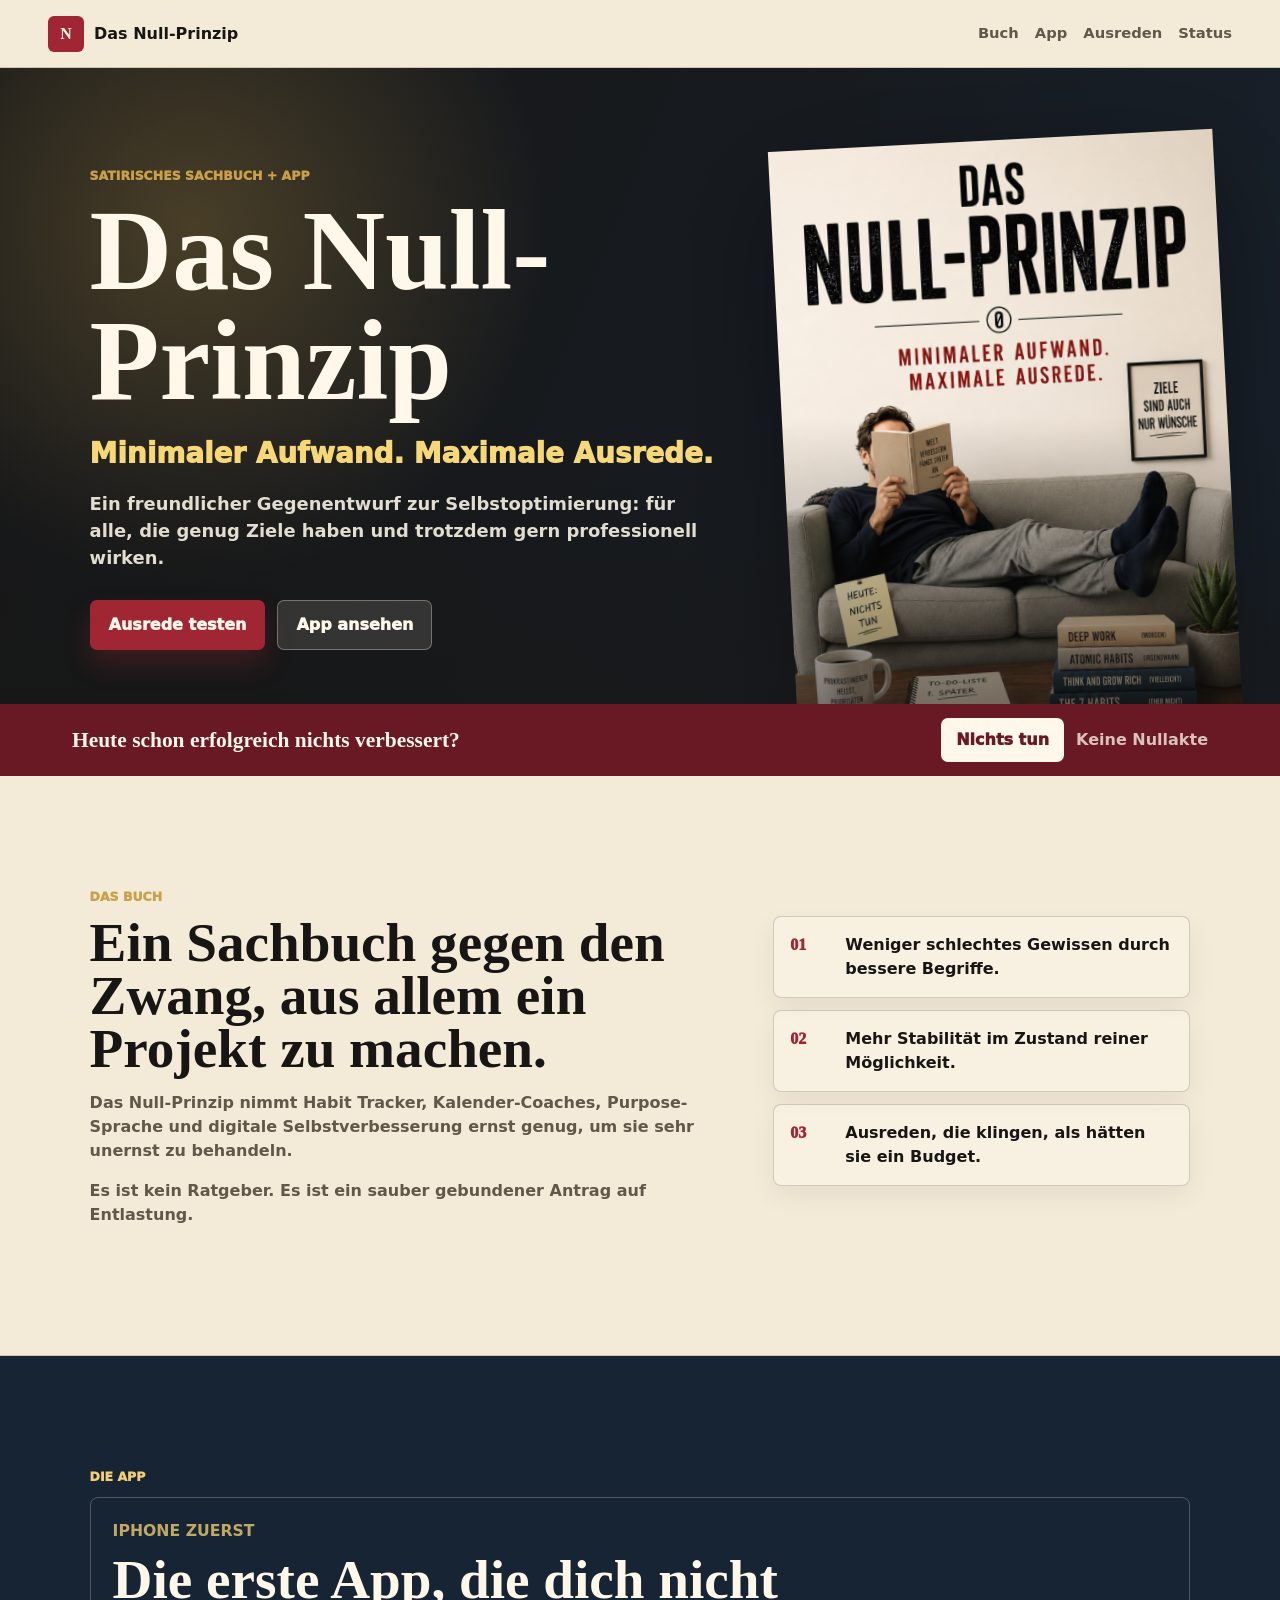
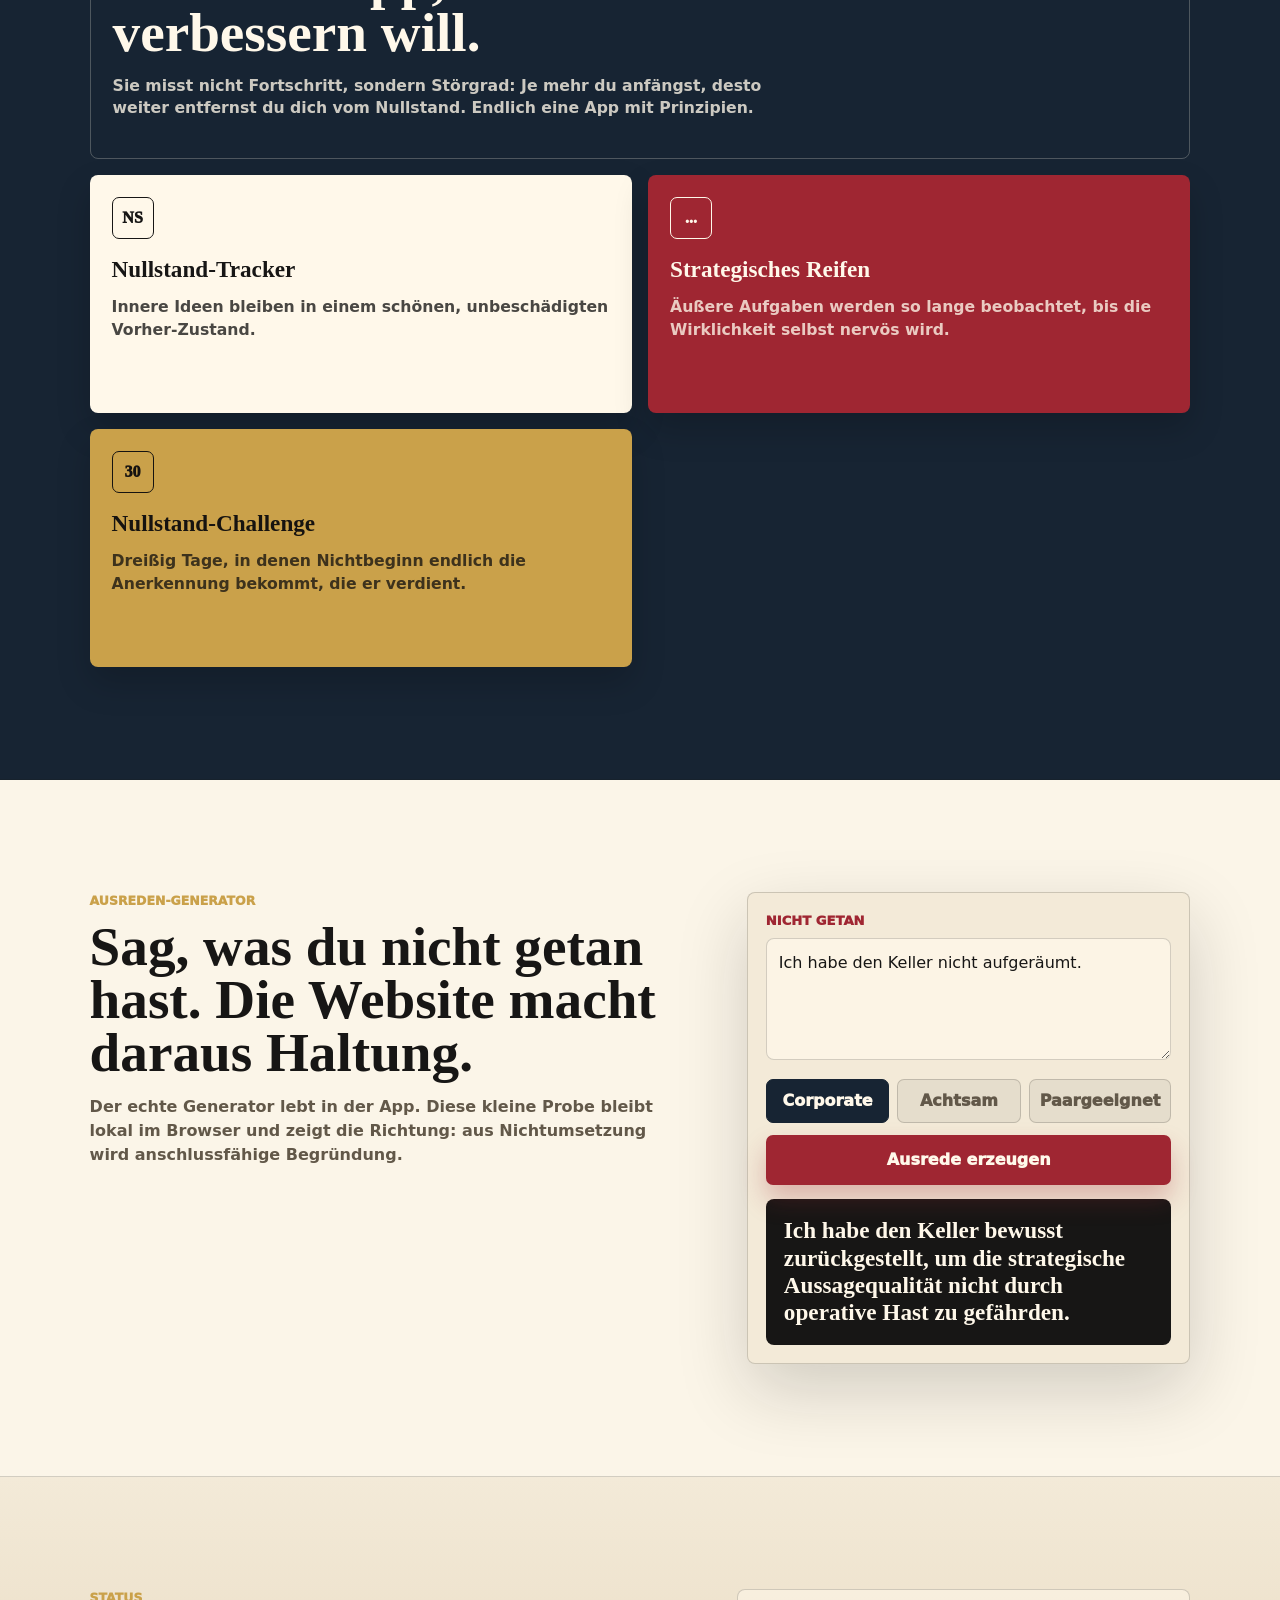
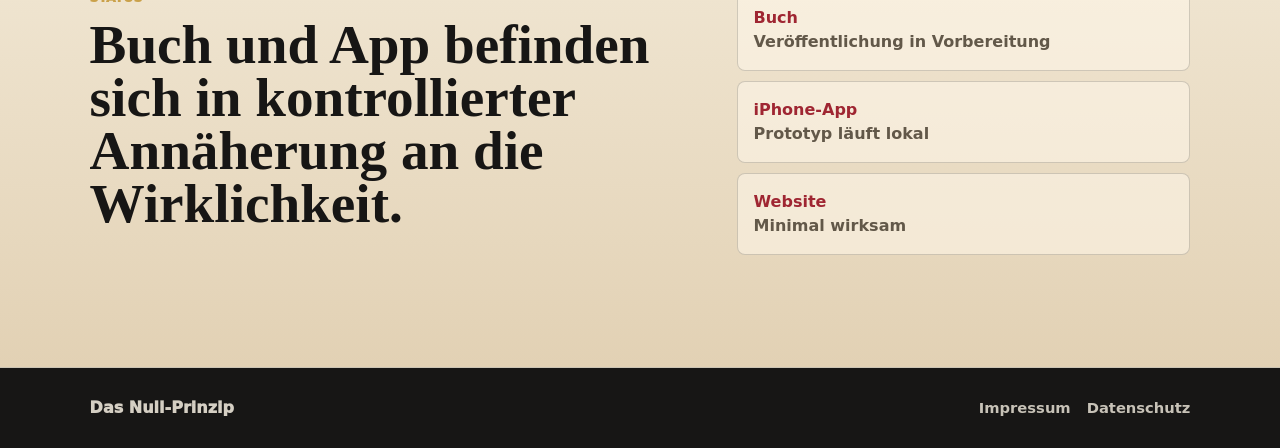
==== Website/index.html @ a911f77b "Rename zero percent language to Nullstand" ====
<!doctype html>
<html lang="de">
<head>
  <meta charset="utf-8">
  <meta name="viewport" content="width=device-width, initial-scale=1">
  <title>Das Null-Prinzip</title>
  <meta name="description" content="Das Null-Prinzip: Minimaler Aufwand. Maximale Ausrede. Satirisches Sachbuch und begleitende Anti-Produktivitäts-App.">
  <meta name="theme-color" content="#f3ead8">
  <meta property="og:title" content="Das Null-Prinzip">
  <meta property="og:description" content="Die erste App, die dich nicht verbessern will.">
  <meta property="og:type" content="website">
  <meta property="og:image" content="assets/book-cover.png">
  <link rel="icon" href="assets/book-cover.png">
  <link rel="stylesheet" href="styles.css">
</head>
<body>
  <header class="site-header" aria-label="Hauptnavigation">
    <a class="brand" href="#top" aria-label="Das Null-Prinzip Startseite">
      <span class="brand-mark">N</span>
      <span>Das Null-Prinzip</span>
    </a>
    <nav>
      <a href="#buch">Buch</a>
      <a href="#app">App</a>
      <a href="#ausreden">Ausreden</a>
      <a href="#status">Status</a>
    </nav>
  </header>

  <main id="top">
    <section class="hero" aria-labelledby="hero-title">
      <img class="hero-cover" src="assets/book-cover.png" alt="Buchcover Das Null-Prinzip">
      <div class="hero-shade" aria-hidden="true"></div>
      <div class="hero-copy">
        <p class="eyebrow">Satirisches Sachbuch + App</p>
        <h1 id="hero-title">Das Null-Prinzip</h1>
        <p class="claim">Minimaler Aufwand. Maximale Ausrede.</p>
        <p class="intro">Ein freundlicher Gegenentwurf zur Selbstoptimierung: für alle, die genug Ziele haben und trotzdem gern professionell wirken.</p>
        <div class="hero-actions" aria-label="Schnellzugriffe">
          <a class="button primary" href="#ausreden">Ausrede testen</a>
          <a class="button secondary" href="#app">App ansehen</a>
        </div>
      </div>
    </section>

    <section class="ticker" aria-label="Null-Prinzip Leitsatz">
      <p>Heute schon erfolgreich nichts verbessert?</p>
      <button id="doNothingButton" type="button">Nichts tun</button>
      <span id="doNothingCount" aria-live="polite">Keine Nullakte</span>
    </section>

    <section id="buch" class="section book-section" aria-labelledby="book-title">
      <div class="section-kicker">Das Buch</div>
      <div class="split">
        <div>
          <h2 id="book-title">Ein Sachbuch gegen den Zwang, aus allem ein Projekt zu machen.</h2>
          <p>Das Null-Prinzip nimmt Habit Tracker, Kalender-Coaches, Purpose-Sprache und digitale Selbstverbesserung ernst genug, um sie sehr unernst zu behandeln.</p>
          <p>Es ist kein Ratgeber. Es ist ein sauber gebundener Antrag auf Entlastung.</p>
        </div>
        <ul class="proof-list" aria-label="Null-Prinzip Versprechen">
          <li><span>01</span> Weniger schlechtes Gewissen durch bessere Begriffe.</li>
          <li><span>02</span> Mehr Stabilität im Zustand reiner Möglichkeit.</li>
          <li><span>03</span> Ausreden, die klingen, als hätten sie ein Budget.</li>
        </ul>
      </div>
    </section>

    <section id="app" class="section app-section" aria-labelledby="app-title">
      <div class="section-kicker">Die App</div>
      <div class="app-grid">
        <article class="app-panel lead-panel">
          <p class="mini-label">iPhone zuerst</p>
          <h2 id="app-title">Die erste App, die dich nicht verbessern will.</h2>
          <p>Sie misst nicht Fortschritt, sondern Störgrad: Je mehr du anfängst, desto weiter entfernst du dich vom Nullstand. Endlich eine App mit Prinzipien.</p>
        </article>
        <article class="app-panel dark">
          <span class="panel-icon">NS</span>
          <h3>Nullstand-Tracker</h3>
          <p>Innere Ideen bleiben in einem schönen, unbeschädigten Vorher-Zustand.</p>
        </article>
        <article class="app-panel red">
          <span class="panel-icon">...</span>
          <h3>Strategisches Reifen</h3>
          <p>Äußere Aufgaben werden so lange beobachtet, bis die Wirklichkeit selbst nervös wird.</p>
        </article>
        <article class="app-panel gold">
          <span class="panel-icon">30</span>
          <h3>Nullstand-Challenge</h3>
          <p>Dreißig Tage, in denen Nichtbeginn endlich die Anerkennung bekommt, die er verdient.</p>
        </article>
      </div>
    </section>

    <section id="ausreden" class="section lab-section" aria-labelledby="excuse-title">
      <div class="lab-copy">
        <div class="section-kicker">Ausreden-Generator</div>
        <h2 id="excuse-title">Sag, was du nicht getan hast. Die Website macht daraus Haltung.</h2>
        <p>Der echte Generator lebt in der App. Diese kleine Probe bleibt lokal im Browser und zeigt die Richtung: aus Nichtumsetzung wird anschlussfähige Begründung.</p>
      </div>

      <div class="excuse-lab" aria-label="Ausreden Generator Probe">
        <label for="excuseInput">Nicht getan</label>
        <textarea id="excuseInput" rows="4">Ich habe den Keller nicht aufgeräumt.</textarea>

        <div class="mode-row" role="group" aria-label="Ausredenmodus">
          <button class="mode-button active" type="button" data-mode="corporate">Corporate</button>
          <button class="mode-button" type="button" data-mode="achtsam">Achtsam</button>
          <button class="mode-button" type="button" data-mode="paar">Paargeeignet</button>
        </div>

        <button id="generateExcuse" class="button primary wide" type="button">Ausrede erzeugen</button>
        <output id="excuseOutput" class="excuse-output" for="excuseInput">Ich habe den Keller bewusst zurückgestellt, um die strategische Aussagequalität nicht durch operative Hast zu gefährden.</output>
      </div>
    </section>

    <section id="status" class="section status-section" aria-labelledby="status-title">
      <div>
        <div class="section-kicker">Status</div>
        <h2 id="status-title">Buch und App befinden sich in kontrollierter Annäherung an die Wirklichkeit.</h2>
      </div>
      <div class="status-board">
        <div>
          <strong>Buch</strong>
          <span>Veröffentlichung in Vorbereitung</span>
        </div>
        <div>
          <strong>iPhone-App</strong>
          <span>Prototyp läuft lokal</span>
        </div>
        <div>
          <strong>Website</strong>
          <span>Minimal wirksam</span>
        </div>
      </div>
    </section>
  </main>

  <footer class="site-footer">
    <p>Das Null-Prinzip</p>
    <nav aria-label="Footer">
      <a href="impressum.html">Impressum</a>
      <a href="datenschutz.html">Datenschutz</a>
    </nav>
  </footer>

  <script src="script.js"></script>
</body>
</html>
---- Website/styles.css ----
:root {
  --paper: #f3ead8;
  --paper-deep: #e2d1b4;
  --ink: #171615;
  --muted: #625849;
  --red: #9f2632;
  --red-dark: #681923;
  --navy: #172433;
  --gold: #caa14a;
  --green: #536f5a;
  --rule: rgba(23, 22, 21, 0.18);
  --shadow: 0 26px 70px rgba(23, 22, 21, 0.18);
}

* {
  box-sizing: border-box;
}

html {
  scroll-behavior: smooth;
}

body {
  margin: 0;
  background: var(--paper);
  color: var(--ink);
  font-family: Inter, ui-sans-serif, system-ui, -apple-system, BlinkMacSystemFont, "Segoe UI", sans-serif;
  line-height: 1.5;
}

body::selection {
  background: var(--red);
  color: #fff8ea;
}

a {
  color: inherit;
}

button,
textarea {
  font: inherit;
}

.site-header {
  position: sticky;
  top: 0;
  z-index: 20;
  display: flex;
  align-items: center;
  justify-content: space-between;
  gap: 20px;
  min-height: 68px;
  padding: 14px clamp(18px, 4vw, 48px);
  background: rgba(243, 234, 216, 0.9);
  border-bottom: 1px solid var(--rule);
  backdrop-filter: blur(18px);
}

.brand {
  display: inline-flex;
  align-items: center;
  gap: 10px;
  text-decoration: none;
  font-weight: 900;
}

.brand-mark {
  display: inline-grid;
  place-items: center;
  width: 36px;
  height: 36px;
  color: #fff8ea;
  background: var(--red);
  border-radius: 6px;
  font-family: Georgia, "Times New Roman", serif;
}

.site-header nav,
.site-footer nav {
  display: flex;
  flex-wrap: wrap;
  align-items: center;
  gap: 16px;
  font-size: 0.92rem;
  font-weight: 800;
}

.site-header nav a,
.site-footer nav a {
  color: var(--muted);
  text-decoration: none;
}

.site-header nav a:hover,
.site-footer nav a:hover {
  color: var(--red);
}

.hero {
  position: relative;
  min-height: calc(78svh - 68px);
  overflow: hidden;
  display: grid;
  align-items: end;
  padding: clamp(76px, 11vh, 128px) clamp(18px, 7vw, 92px) clamp(36px, 6vh, 68px);
  background:
    radial-gradient(circle at 15% 25%, rgba(202, 161, 74, 0.28), transparent 30%),
    linear-gradient(112deg, rgba(23, 22, 21, 0.88) 0%, rgba(23, 22, 21, 0.73) 42%, rgba(23, 22, 21, 0.25) 100%),
    var(--navy);
}

.hero-cover {
  position: absolute;
  right: clamp(16px, 4vw, 70px);
  top: clamp(32px, 8vh, 86px);
  height: min(70vh, 640px);
  width: auto;
  transform: rotate(-3deg);
  filter: drop-shadow(0 34px 56px rgba(0, 0, 0, 0.38));
}

.hero-shade {
  position: absolute;
  inset: 0;
  background: linear-gradient(0deg, rgba(23, 22, 21, 0.54), transparent 45%);
}

.hero-copy {
  position: relative;
  z-index: 2;
  max-width: 760px;
  color: #fff8ea;
}

.eyebrow,
.section-kicker,
.mini-label {
  margin: 0 0 10px;
  color: var(--gold);
  font-size: 0.78rem;
  font-weight: 950;
  letter-spacing: 0;
  text-transform: uppercase;
}

.hero h1,
.section h2 {
  margin: 0;
  font-family: Georgia, "Times New Roman", serif;
  line-height: 0.96;
}

.hero h1 {
  max-width: 710px;
  font-size: 7.15rem;
  font-weight: 900;
}

.claim {
  margin: 18px 0 0;
  color: #f6d879;
  font-size: 1.74rem;
  font-weight: 950;
}

.intro {
  max-width: 620px;
  margin: 16px 0 0;
  color: rgba(255, 248, 234, 0.88);
  font-size: 1.12rem;
  font-weight: 650;
}

.hero-actions {
  display: flex;
  flex-wrap: wrap;
  gap: 12px;
  margin-top: 28px;
}

.button,
.ticker button,
.mode-button {
  min-height: 44px;
  border: 1px solid transparent;
  border-radius: 7px;
  cursor: pointer;
  font-weight: 950;
  text-decoration: none;
}

.button {
  display: inline-flex;
  align-items: center;
  justify-content: center;
  padding: 12px 18px;
}

.button.primary {
  color: #fff8ea;
  background: var(--red);
  box-shadow: 0 14px 26px rgba(159, 38, 50, 0.28);
}

.button.secondary {
  color: #fff8ea;
  background: rgba(255, 248, 234, 0.12);
  border-color: rgba(255, 248, 234, 0.32);
}

.button.wide {
  width: 100%;
}

.ticker {
  display: grid;
  grid-template-columns: 1fr auto auto;
  align-items: center;
  gap: 12px;
  padding: 14px clamp(18px, 6vw, 72px);
  color: #fff8ea;
  background: var(--red-dark);
}

.ticker p {
  margin: 0;
  font-family: Georgia, "Times New Roman", serif;
  font-size: 1.34rem;
  font-weight: 900;
}

.ticker button {
  padding: 9px 14px;
  color: var(--red-dark);
  background: #fff8ea;
}

#doNothingCount {
  min-width: 92px;
  color: rgba(255, 248, 234, 0.76);
  font-weight: 900;
  text-align: right;
}

.section {
  padding: clamp(64px, 9vw, 112px) clamp(18px, 7vw, 92px);
  border-bottom: 1px solid var(--rule);
}

.section h2 {
  max-width: 890px;
  font-size: 3.45rem;
}

.section p {
  max-width: 680px;
  color: var(--muted);
  font-size: 1rem;
  font-weight: 620;
}

.split {
  display: grid;
  grid-template-columns: minmax(0, 1.1fr) minmax(280px, 0.75fr);
  gap: clamp(28px, 6vw, 72px);
  align-items: start;
}

.proof-list {
  display: grid;
  gap: 12px;
  margin: 0;
  padding: 0;
  list-style: none;
}

.proof-list li {
  display: grid;
  grid-template-columns: 42px 1fr;
  gap: 13px;
  align-items: start;
  padding: 16px;
  background: rgba(255, 248, 234, 0.45);
  border: 1px solid var(--rule);
  border-radius: 8px;
  box-shadow: 0 10px 28px rgba(23, 22, 21, 0.06);
  font-weight: 800;
}

.proof-list span {
  color: var(--red);
  font-family: Georgia, "Times New Roman", serif;
  font-weight: 950;
}

.app-section {
  color: #fff8ea;
  background: var(--navy);
}

.app-section .section-kicker,
.app-section .mini-label {
  color: #f2ce74;
}

.app-grid {
  display: grid;
  grid-template-columns: repeat(4, minmax(220px, 1fr));
  gap: 16px;
}

.app-panel {
  min-height: 238px;
  padding: 22px;
  background: #fff8ea;
  color: var(--ink);
  border-radius: 8px;
  box-shadow: 0 16px 34px rgba(0, 0, 0, 0.18);
}

.lead-panel {
  grid-column: span 2;
  background: transparent;
  color: #fff8ea;
  border: 1px solid rgba(255, 248, 234, 0.24);
  box-shadow: none;
}

.lead-panel p {
  color: rgba(255, 248, 234, 0.78);
}

.app-panel.dark {
  background: #fff8ea;
}

.app-panel.red {
  background: var(--red);
  color: #fff8ea;
}

.app-panel.gold {
  background: var(--gold);
  color: #161310;
}

.app-panel h3 {
  margin: 18px 0 10px;
  font-family: Georgia, "Times New Roman", serif;
  font-size: 1.45rem;
  line-height: 1.04;
}

.app-panel p {
  color: currentColor;
  opacity: 0.78;
  font-size: 0.98rem;
  line-height: 1.45;
}

.panel-icon {
  display: inline-grid;
  place-items: center;
  min-width: 42px;
  height: 42px;
  padding: 0 8px;
  border: 1px solid currentColor;
  border-radius: 7px;
  font-family: Georgia, "Times New Roman", serif;
  font-weight: 950;
}

.lab-section {
  display: grid;
  grid-template-columns: minmax(0, 0.95fr) minmax(320px, 0.72fr);
  gap: clamp(28px, 6vw, 72px);
  align-items: start;
  background: #fbf5e8;
}

.excuse-lab {
  padding: 18px;
  background: var(--paper);
  border: 1px solid var(--rule);
  border-radius: 8px;
  box-shadow: var(--shadow);
}

.excuse-lab label {
  display: block;
  margin-bottom: 8px;
  color: var(--red);
  font-size: 0.82rem;
  font-weight: 950;
  text-transform: uppercase;
}

.excuse-lab textarea {
  width: 100%;
  resize: vertical;
  min-height: 108px;
  padding: 12px;
  color: var(--ink);
  background: rgba(255, 248, 234, 0.72);
  border: 1px solid var(--rule);
  border-radius: 8px;
  outline-color: var(--red);
}

.mode-row {
  display: grid;
  grid-template-columns: repeat(3, 1fr);
  gap: 8px;
  margin: 12px 0;
}

.mode-button {
  padding: 8px 10px;
  color: var(--muted);
  background: rgba(23, 22, 21, 0.06);
  border-color: var(--rule);
}

.mode-button.active {
  color: #fff8ea;
  background: var(--navy);
  border-color: var(--navy);
}

.excuse-output {
  display: block;
  min-height: 132px;
  margin-top: 14px;
  padding: 18px;
  color: #fff8ea;
  background: var(--ink);
  border-radius: 8px;
  font-family: Georgia, "Times New Roman", serif;
  font-size: 1.45rem;
  font-weight: 900;
  line-height: 1.18;
}

.status-section {
  display: grid;
  grid-template-columns: minmax(0, 0.95fr) minmax(280px, 0.75fr);
  gap: clamp(28px, 6vw, 72px);
  background: linear-gradient(180deg, var(--paper), var(--paper-deep));
}

.status-board {
  display: grid;
  gap: 10px;
}

.status-board div {
  padding: 16px;
  background: rgba(255, 248, 234, 0.54);
  border: 1px solid var(--rule);
  border-radius: 8px;
}

.status-board strong,
.status-board span {
  display: block;
}

.status-board strong {
  color: var(--red);
}

.status-board span {
  color: var(--muted);
  font-weight: 750;
}

.site-footer {
  display: flex;
  justify-content: space-between;
  gap: 18px;
  padding: 28px clamp(18px, 7vw, 92px);
  color: rgba(255, 248, 234, 0.82);
  background: var(--ink);
}

.site-footer p {
  margin: 0;
  font-weight: 950;
}

.site-footer nav a {
  color: rgba(255, 248, 234, 0.76);
}

.legal-page {
  min-height: 100svh;
  padding: clamp(80px, 10vw, 130px) clamp(18px, 7vw, 92px);
}

.legal-page article {
  max-width: 820px;
}

.legal-page h1 {
  margin: 0 0 20px;
  font-family: Georgia, "Times New Roman", serif;
  font-size: 4.2rem;
  line-height: 0.95;
}

.legal-page p,
.legal-page li {
  color: var(--muted);
  font-weight: 650;
}

@media (max-width: 1360px) {
  .app-grid {
    grid-template-columns: repeat(2, minmax(0, 1fr));
  }

  .lead-panel {
    grid-column: span 2;
  }
}

@media (max-width: 1100px) {
  .hero h1 {
    font-size: 5.25rem;
  }

  .claim {
    font-size: 1.48rem;
  }

  .section h2,
  .legal-page h1 {
    font-size: 2.85rem;
  }
}

@media (max-width: 920px) {
  .hero {
    min-height: calc(100svh - 118px);
    padding-top: 322px;
    padding-bottom: 42px;
  }

  .hero-cover {
    right: 50%;
    top: 22px;
    height: 292px;
    transform: translateX(50%) rotate(-2deg);
  }

  .split,
  .lab-section,
  .status-section {
    grid-template-columns: 1fr;
  }
}

@media (max-width: 680px) {
  .site-header {
    align-items: flex-start;
    flex-direction: column;
  }

  .site-header nav {
    gap: 12px;
  }

  .hero {
    min-height: calc(100svh - 124px);
    padding-top: 286px;
    padding-bottom: 30px;
  }

  .hero-cover {
    height: 242px;
  }

  .hero h1 {
    font-size: 3.05rem;
  }

  .claim {
    font-size: 1.16rem;
  }

  .intro {
    font-size: 0.98rem;
  }

  .hero-actions {
    margin-top: 22px;
  }

  .ticker p {
    font-size: 1.2rem;
  }

  .section h2,
  .legal-page h1 {
    font-size: 2.14rem;
  }

  .ticker {
    grid-template-columns: 1fr;
  }

  #doNothingCount {
    text-align: left;
  }

  .app-grid,
  .mode-row {
    grid-template-columns: 1fr;
  }

  .lead-panel {
    grid-column: auto;
  }

  .site-footer {
    flex-direction: column;
  }
}
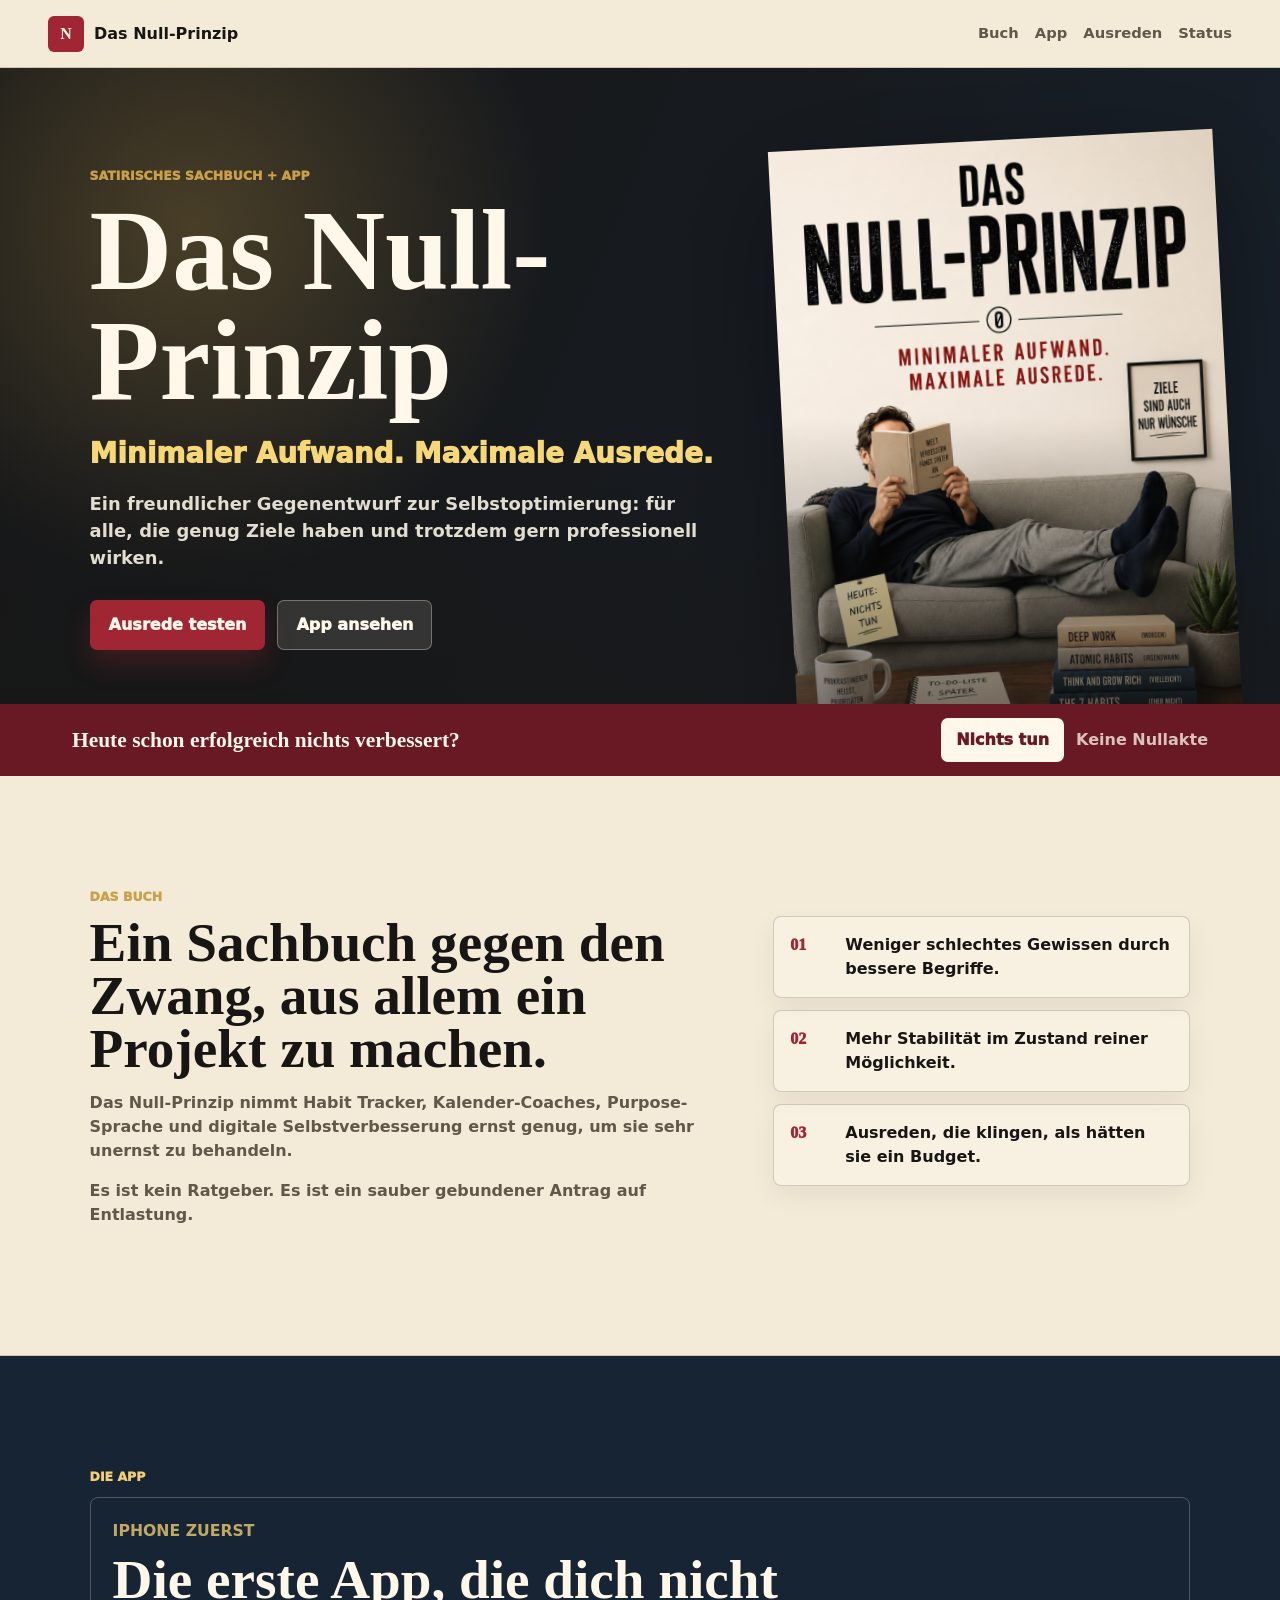
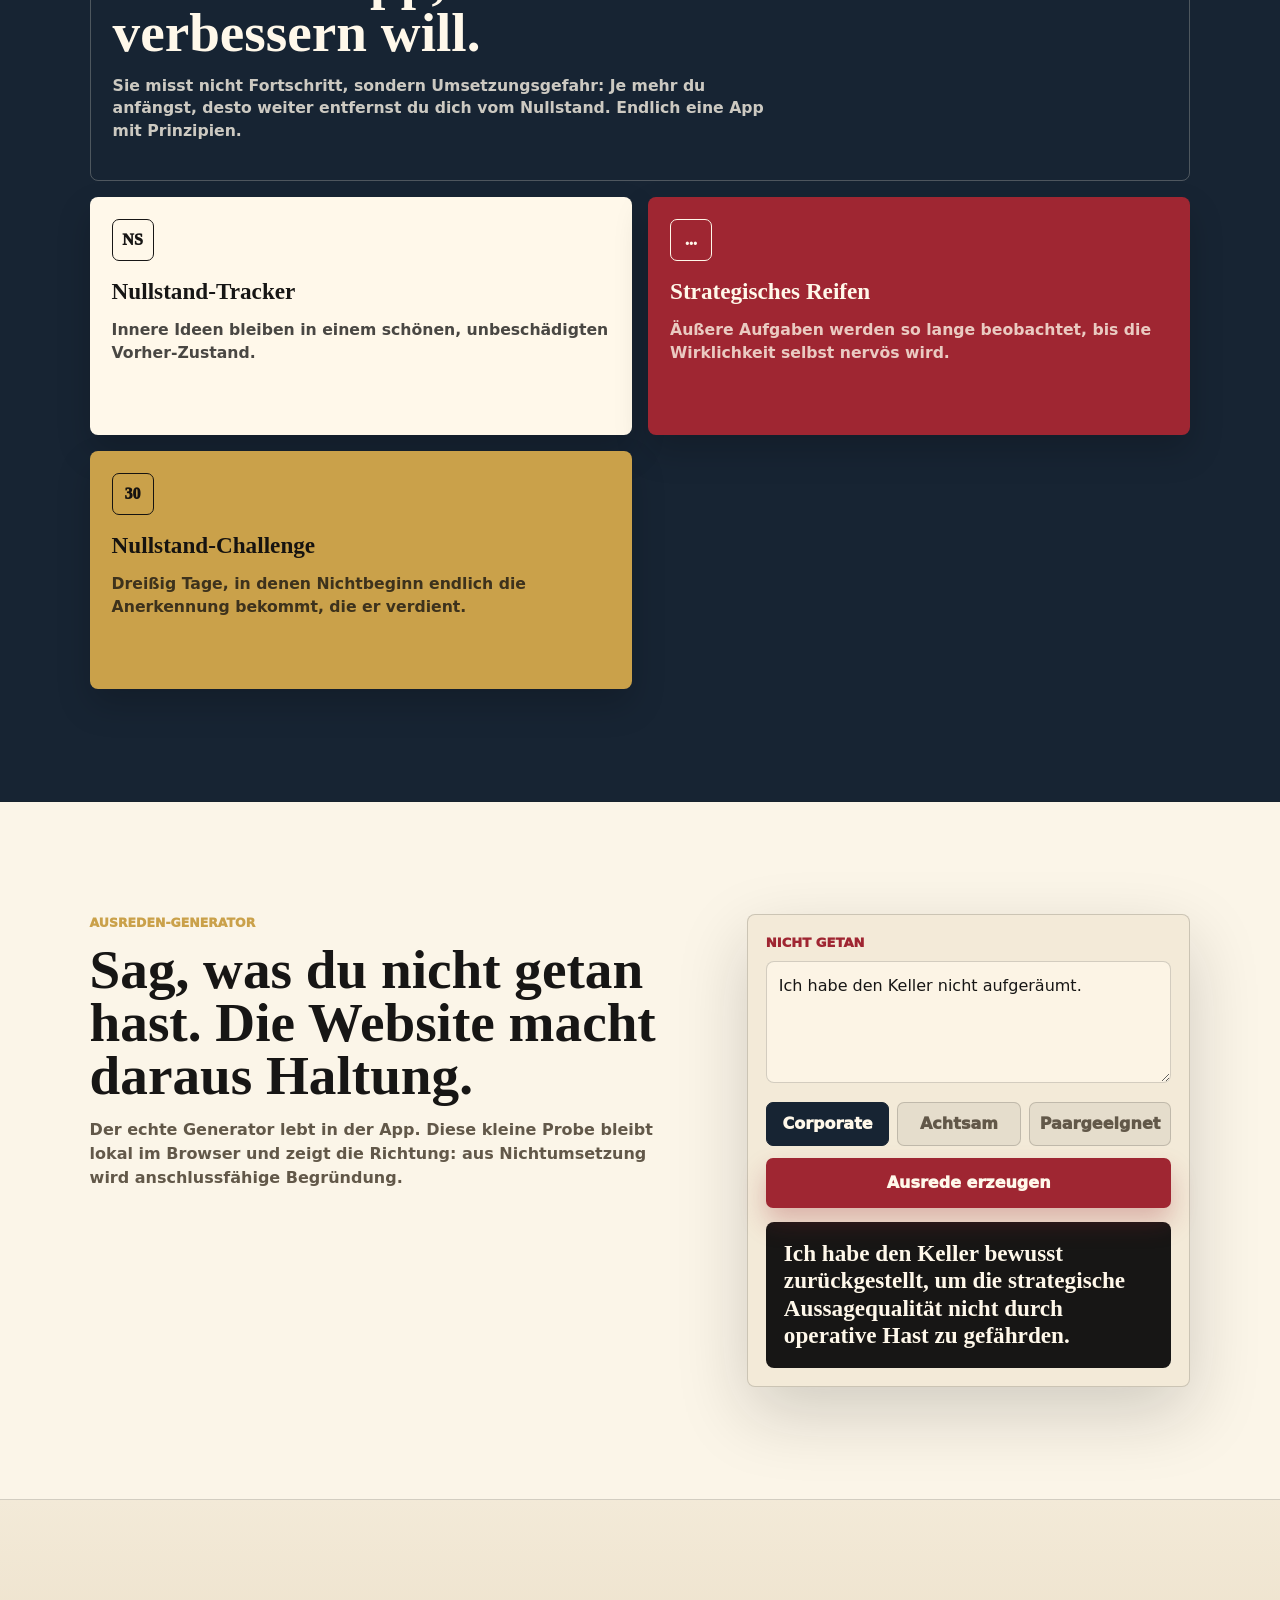
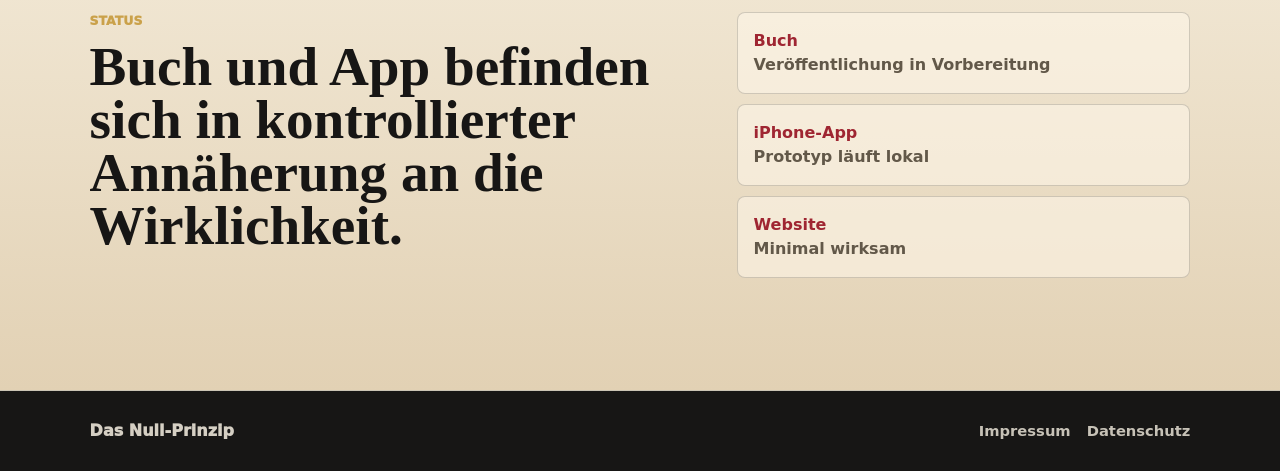
==== commit 7f2e1fe8: "Rename Stoergrad to Umsetzungsgefahr" ====
--- a/Website/index.html
+++ b/Website/index.html
@@ -71,7 +71,7 @@
         <article class="app-panel lead-panel">
           <p class="mini-label">iPhone zuerst</p>
           <h2 id="app-title">Die erste App, die dich nicht verbessern will.</h2>
-          <p>Sie misst nicht Fortschritt, sondern Störgrad: Je mehr du anfängst, desto weiter entfernst du dich vom Nullstand. Endlich eine App mit Prinzipien.</p>
+          <p>Sie misst nicht Fortschritt, sondern Umsetzungsgefahr: Je mehr du anfängst, desto weiter entfernst du dich vom Nullstand. Endlich eine App mit Prinzipien.</p>
         </article>
         <article class="app-panel dark">
           <span class="panel-icon">NS</span>
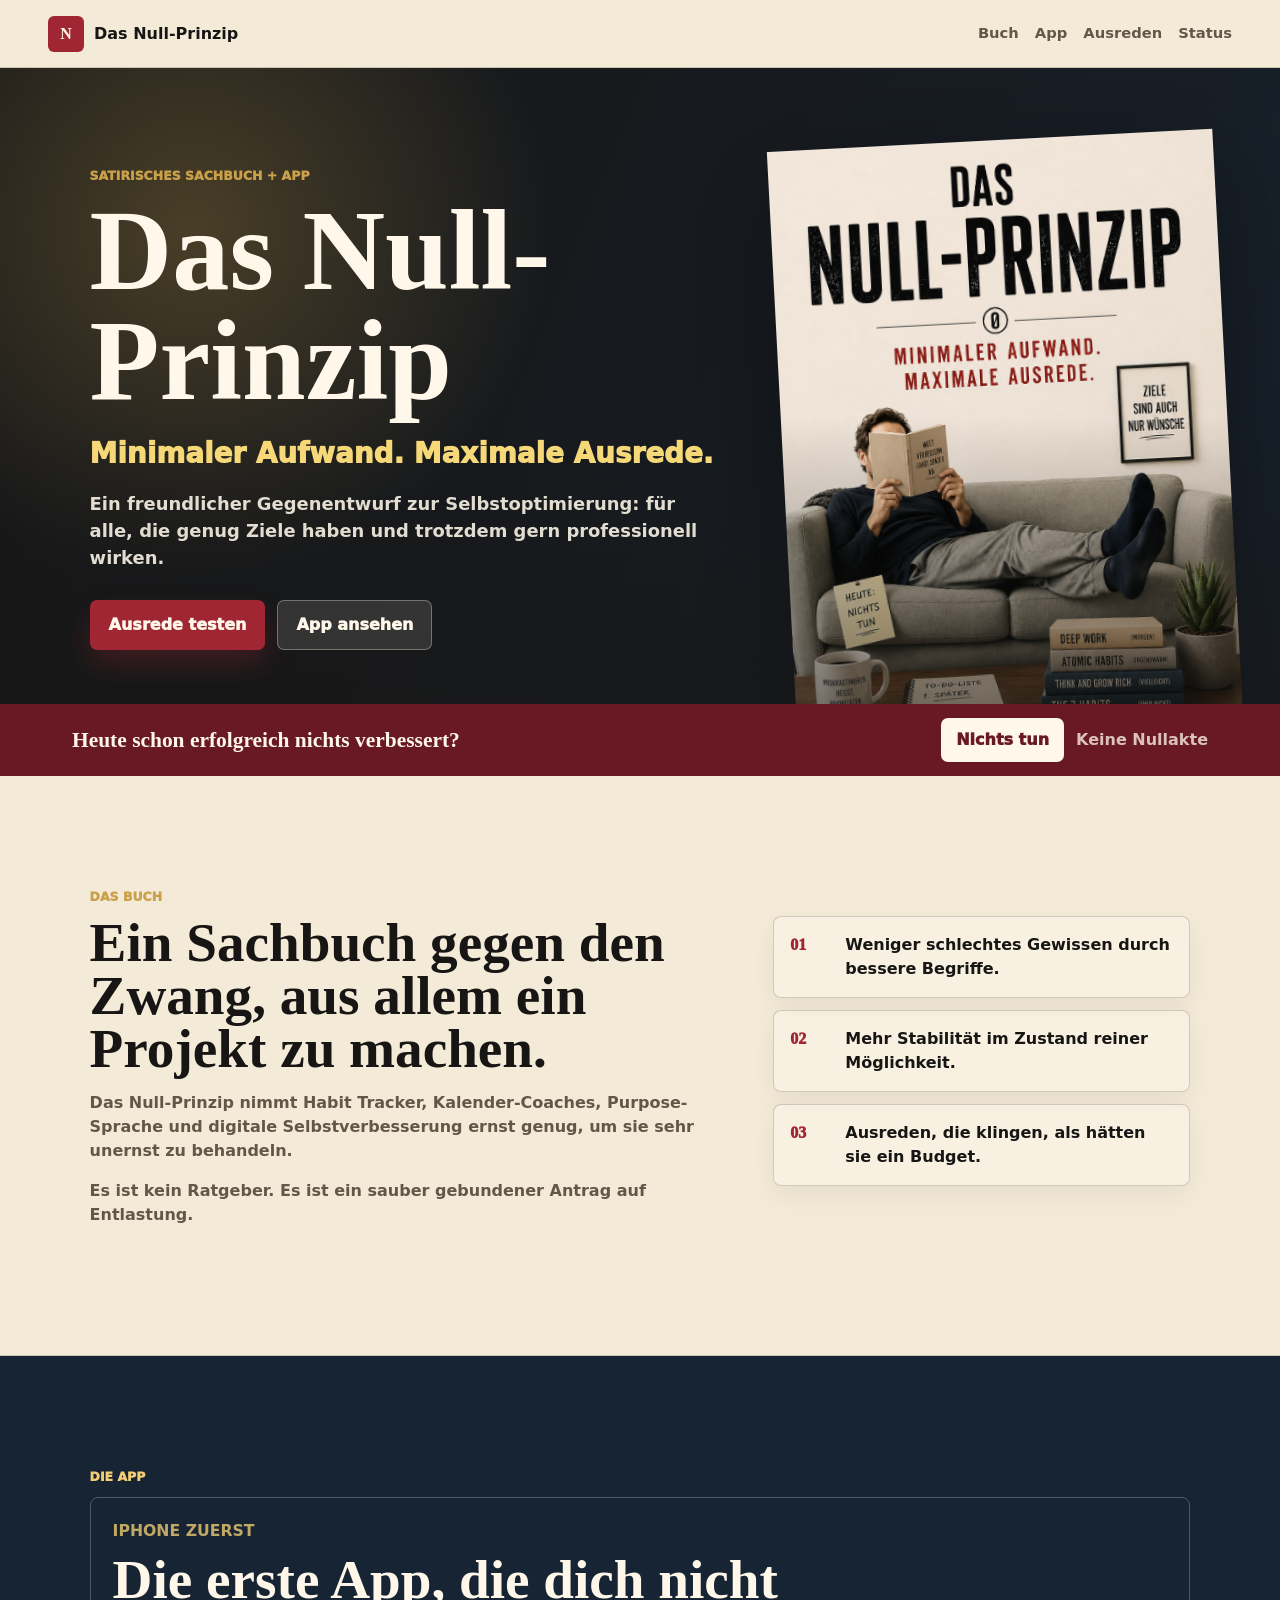
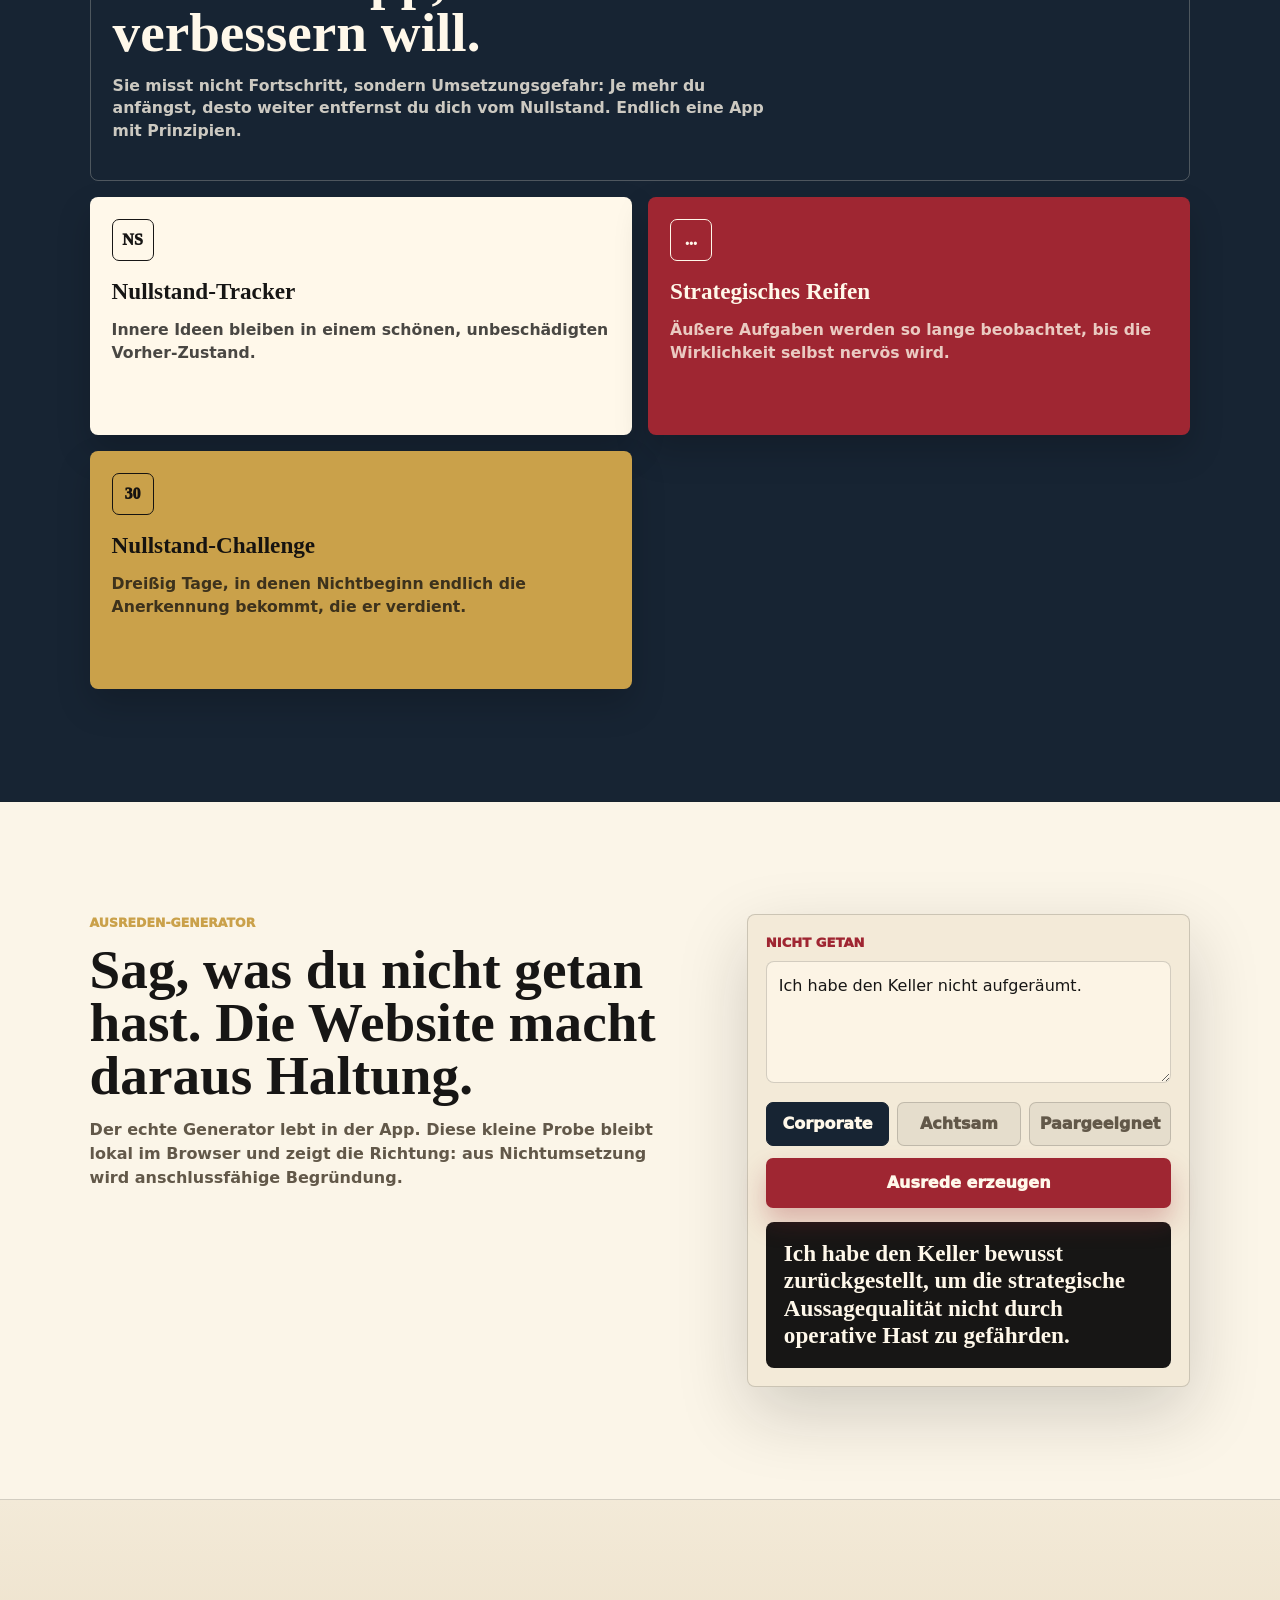
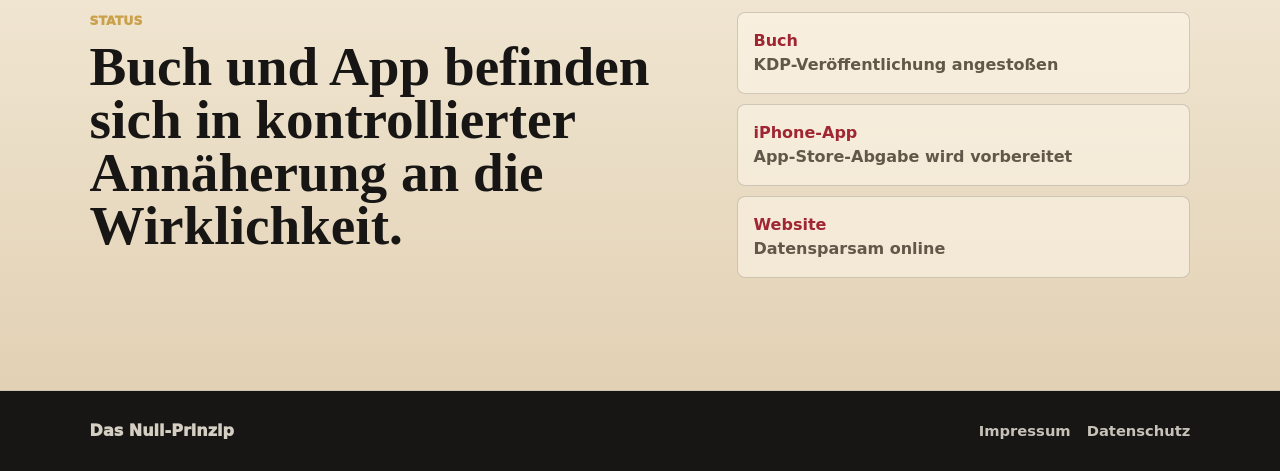
==== commit 6aa5120e: "Harden website legal and privacy pages" ====
--- a/Website/index.html
+++ b/Website/index.html
@@ -5,12 +5,24 @@
   <meta name="viewport" content="width=device-width, initial-scale=1">
   <title>Das Null-Prinzip</title>
   <meta name="description" content="Das Null-Prinzip: Minimaler Aufwand. Maximale Ausrede. Satirisches Sachbuch und begleitende Anti-Produktivitäts-App.">
+  <meta name="robots" content="index,follow">
+  <meta name="referrer" content="strict-origin-when-cross-origin">
+  <meta http-equiv="Content-Security-Policy" content="default-src 'self'; base-uri 'self'; object-src 'none'; form-action 'self'; img-src 'self' data:; script-src 'self'; style-src 'self'; connect-src 'self'; upgrade-insecure-requests">
   <meta name="theme-color" content="#f3ead8">
+  <link rel="canonical" href="https://das-null-prinzip.de/">
   <meta property="og:title" content="Das Null-Prinzip">
   <meta property="og:description" content="Die erste App, die dich nicht verbessern will.">
   <meta property="og:type" content="website">
-  <meta property="og:image" content="assets/book-cover.png">
-  <link rel="icon" href="assets/book-cover.png">
+  <meta property="og:url" content="https://das-null-prinzip.de/">
+  <meta property="og:site_name" content="Das Null-Prinzip">
+  <meta property="og:locale" content="de_DE">
+  <meta property="og:image" content="https://das-null-prinzip.de/assets/book-cover.png">
+  <meta name="twitter:card" content="summary_large_image">
+  <meta name="twitter:title" content="Das Null-Prinzip">
+  <meta name="twitter:description" content="Minimaler Aufwand. Maximale Ausrede.">
+  <meta name="twitter:image" content="https://das-null-prinzip.de/assets/book-cover.png">
+  <link rel="icon" href="favicon.ico" sizes="any">
+  <link rel="apple-touch-icon" href="assets/apple-touch-icon.png">
   <link rel="stylesheet" href="styles.css">
 </head>
 <body>
@@ -29,7 +41,7 @@
 
   <main id="top">
     <section class="hero" aria-labelledby="hero-title">
-      <img class="hero-cover" src="assets/book-cover.png" alt="Buchcover Das Null-Prinzip">
+      <img class="hero-cover" src="assets/book-cover.png" alt="Buchcover Das Null-Prinzip" fetchpriority="high">
       <div class="hero-shade" aria-hidden="true"></div>
       <div class="hero-copy">
         <p class="eyebrow">Satirisches Sachbuch + App</p>
@@ -121,15 +133,15 @@
       <div class="status-board">
         <div>
           <strong>Buch</strong>
-          <span>Veröffentlichung in Vorbereitung</span>
+          <span>KDP-Veröffentlichung angestoßen</span>
         </div>
         <div>
           <strong>iPhone-App</strong>
-          <span>Prototyp läuft lokal</span>
+          <span>App-Store-Abgabe wird vorbereitet</span>
         </div>
         <div>
           <strong>Website</strong>
-          <span>Minimal wirksam</span>
+          <span>Datensparsam online</span>
         </div>
       </div>
     </section>
@@ -143,6 +155,6 @@
     </nav>
   </footer>
 
-  <script src="script.js"></script>
+  <script src="script.js" defer></script>
 </body>
 </html>
--- a/Website/styles.css
+++ b/Website/styles.css
@@ -515,6 +515,53 @@
   font-weight: 650;
 }
 
+.legal-note {
+  padding: 16px 18px;
+  color: var(--ink);
+  background: rgba(255, 248, 234, 0.64);
+  border: 1px solid var(--rule);
+  border-left: 5px solid var(--red);
+  border-radius: 8px;
+}
+
+.legal-section {
+  margin-top: 28px;
+  padding-top: 24px;
+  border-top: 1px solid var(--rule);
+}
+
+.legal-section h2 {
+  margin: 0 0 10px;
+  font-family: Georgia, "Times New Roman", serif;
+  font-size: 1.7rem;
+  line-height: 1.1;
+}
+
+.legal-list {
+  display: grid;
+  gap: 12px;
+  margin: 0;
+}
+
+.legal-list div {
+  display: grid;
+  grid-template-columns: minmax(160px, 0.34fr) minmax(0, 1fr);
+  gap: 14px;
+  padding: 14px 0;
+  border-bottom: 1px solid var(--rule);
+}
+
+.legal-list dt {
+  color: var(--red);
+  font-weight: 950;
+}
+
+.legal-list dd {
+  margin: 0;
+  color: var(--muted);
+  font-weight: 750;
+}
+
 @media (max-width: 1360px) {
   .app-grid {
     grid-template-columns: repeat(2, minmax(0, 1fr));
@@ -626,4 +673,9 @@
   .site-footer {
     flex-direction: column;
   }
-}
+
+  .legal-list div {
+    grid-template-columns: 1fr;
+    gap: 4px;
+  }
+}
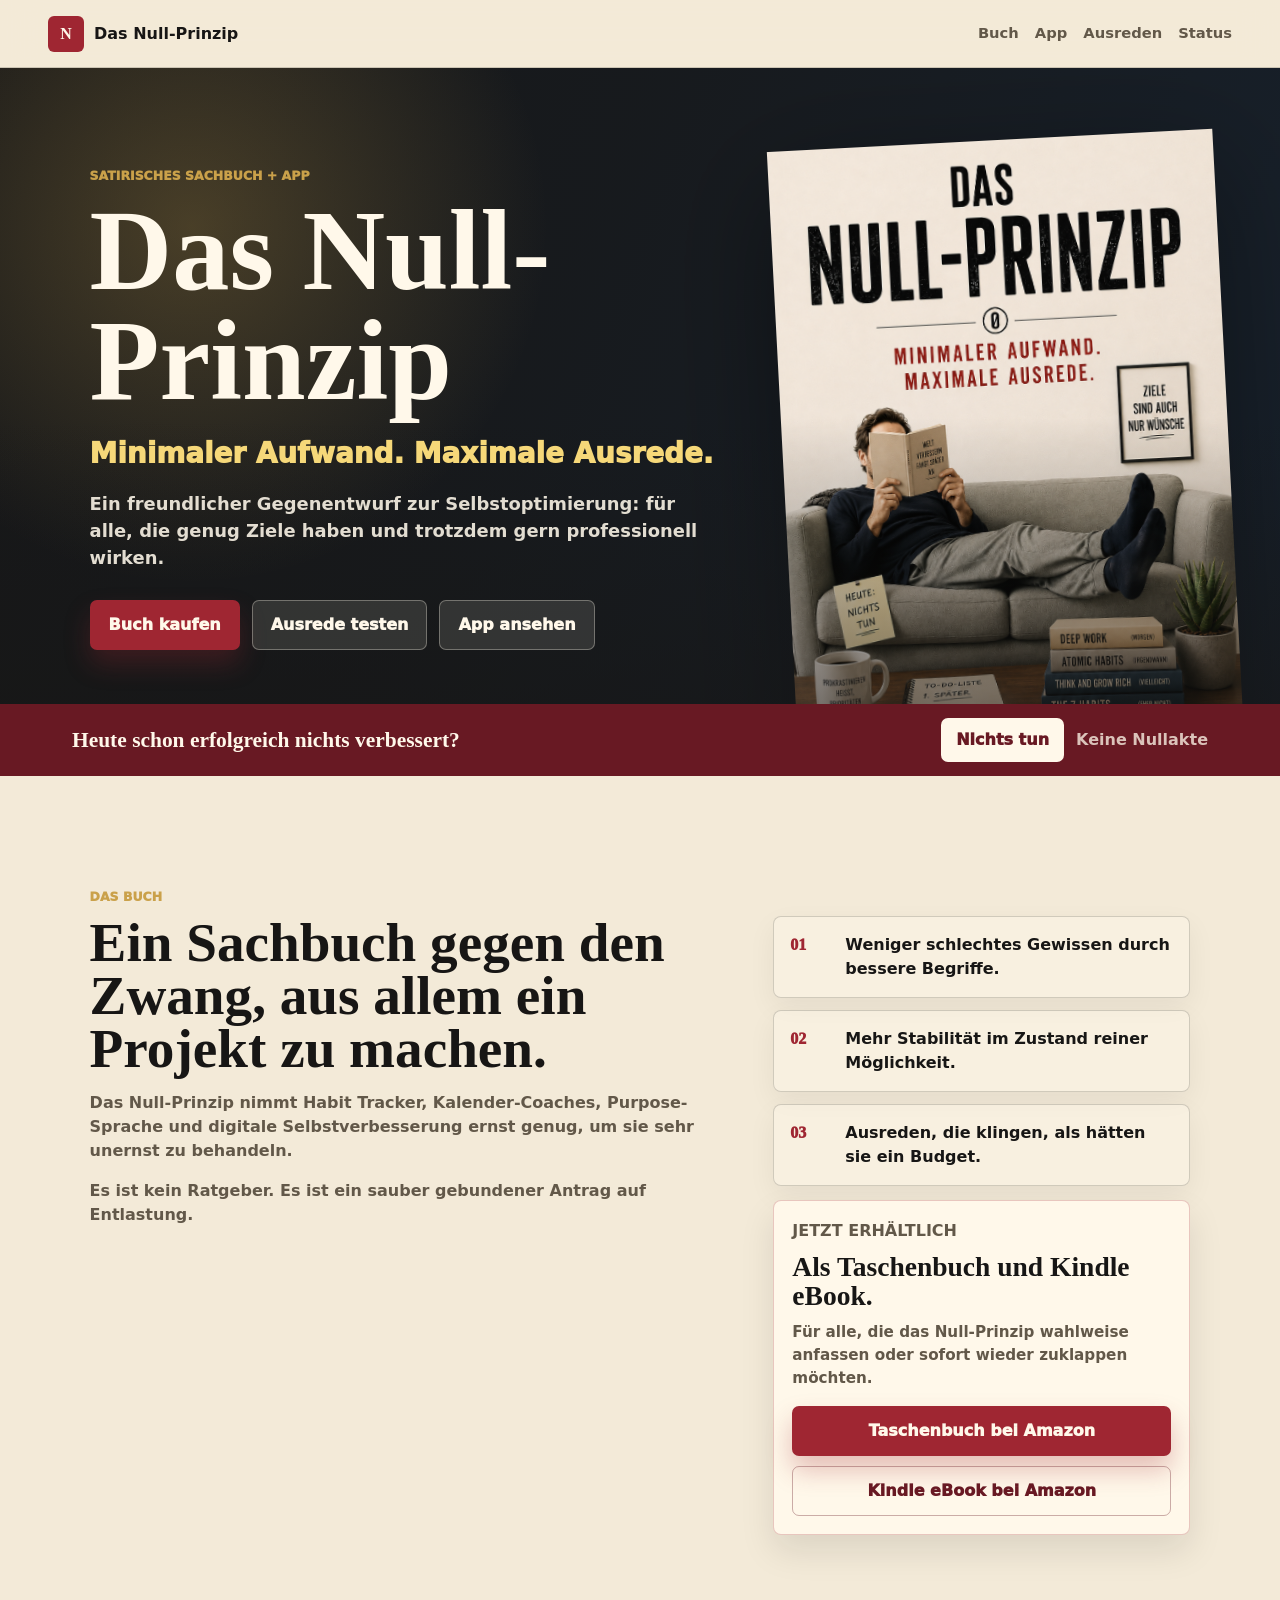
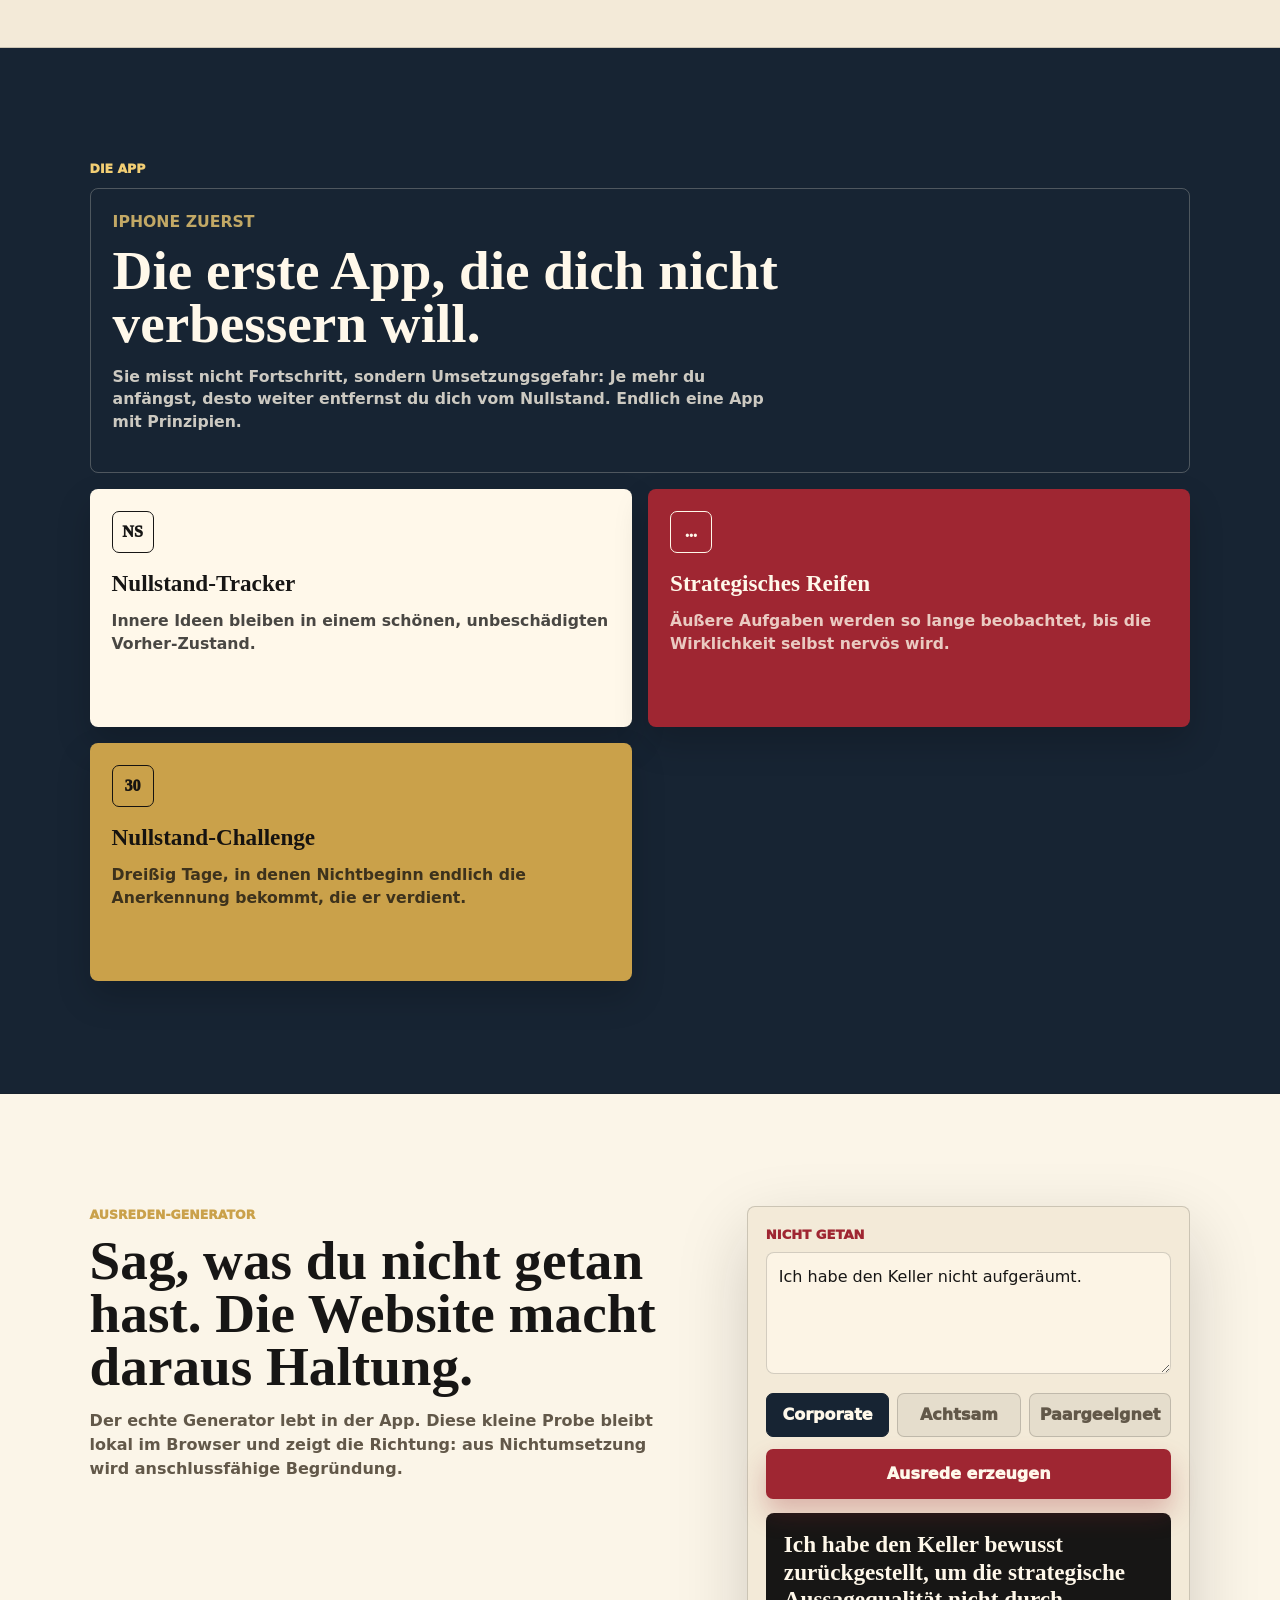
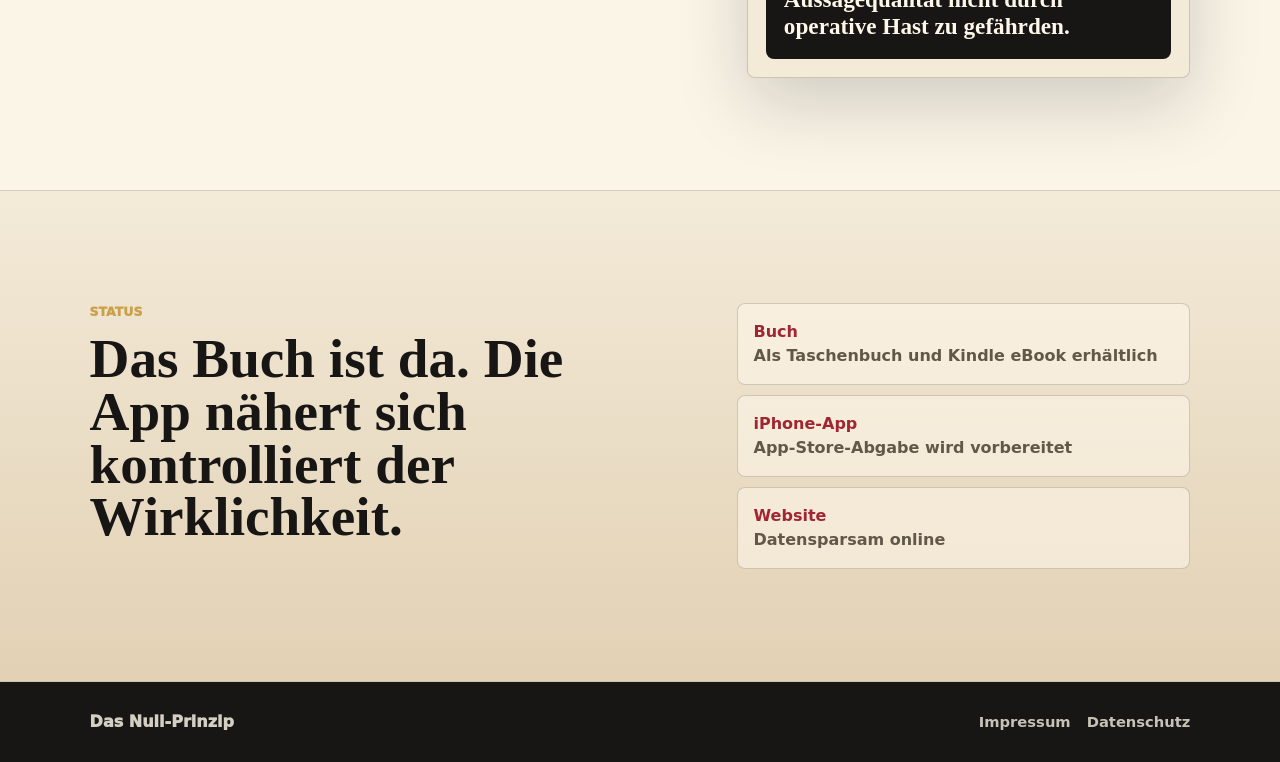
==== commit b3a25765: "Add Amazon book links to website" ====
--- a/Website/index.html
+++ b/Website/index.html
@@ -4,14 +4,14 @@
   <meta charset="utf-8">
   <meta name="viewport" content="width=device-width, initial-scale=1">
   <title>Das Null-Prinzip</title>
-  <meta name="description" content="Das Null-Prinzip: Minimaler Aufwand. Maximale Ausrede. Satirisches Sachbuch und begleitende Anti-Produktivitäts-App.">
+  <meta name="description" content="Das Null-Prinzip: Minimaler Aufwand. Maximale Ausrede. Satirisches Sachbuch, erhältlich als Taschenbuch und Kindle eBook, plus begleitende Anti-Produktivitäts-App.">
   <meta name="robots" content="index,follow">
   <meta name="referrer" content="strict-origin-when-cross-origin">
   <meta http-equiv="Content-Security-Policy" content="default-src 'self'; base-uri 'self'; object-src 'none'; form-action 'self'; img-src 'self' data:; script-src 'self'; style-src 'self'; connect-src 'self'; upgrade-insecure-requests">
   <meta name="theme-color" content="#f3ead8">
   <link rel="canonical" href="https://das-null-prinzip.de/">
   <meta property="og:title" content="Das Null-Prinzip">
-  <meta property="og:description" content="Die erste App, die dich nicht verbessern will.">
+  <meta property="og:description" content="Satirisches Sachbuch und Anti-Produktivitäts-App. Jetzt als Taschenbuch und Kindle eBook erhältlich.">
   <meta property="og:type" content="website">
   <meta property="og:url" content="https://das-null-prinzip.de/">
   <meta property="og:site_name" content="Das Null-Prinzip">
@@ -19,7 +19,7 @@
   <meta property="og:image" content="https://das-null-prinzip.de/assets/book-cover.png">
   <meta name="twitter:card" content="summary_large_image">
   <meta name="twitter:title" content="Das Null-Prinzip">
-  <meta name="twitter:description" content="Minimaler Aufwand. Maximale Ausrede.">
+  <meta name="twitter:description" content="Minimaler Aufwand. Maximale Ausrede. Jetzt als Taschenbuch und Kindle eBook.">
   <meta name="twitter:image" content="https://das-null-prinzip.de/assets/book-cover.png">
   <link rel="icon" href="favicon.ico" sizes="any">
   <link rel="apple-touch-icon" href="assets/apple-touch-icon.png">
@@ -49,7 +49,8 @@
         <p class="claim">Minimaler Aufwand. Maximale Ausrede.</p>
         <p class="intro">Ein freundlicher Gegenentwurf zur Selbstoptimierung: für alle, die genug Ziele haben und trotzdem gern professionell wirken.</p>
         <div class="hero-actions" aria-label="Schnellzugriffe">
-          <a class="button primary" href="#ausreden">Ausrede testen</a>
+          <a class="button primary" href="#buch">Buch kaufen</a>
+          <a class="button secondary" href="#ausreden">Ausrede testen</a>
           <a class="button secondary" href="#app">App ansehen</a>
         </div>
       </div>
@@ -69,11 +70,22 @@
           <p>Das Null-Prinzip nimmt Habit Tracker, Kalender-Coaches, Purpose-Sprache und digitale Selbstverbesserung ernst genug, um sie sehr unernst zu behandeln.</p>
           <p>Es ist kein Ratgeber. Es ist ein sauber gebundener Antrag auf Entlastung.</p>
         </div>
-        <ul class="proof-list" aria-label="Null-Prinzip Versprechen">
-          <li><span>01</span> Weniger schlechtes Gewissen durch bessere Begriffe.</li>
-          <li><span>02</span> Mehr Stabilität im Zustand reiner Möglichkeit.</li>
-          <li><span>03</span> Ausreden, die klingen, als hätten sie ein Budget.</li>
-        </ul>
+        <div class="book-side">
+          <ul class="proof-list" aria-label="Null-Prinzip Versprechen">
+            <li><span>01</span> Weniger schlechtes Gewissen durch bessere Begriffe.</li>
+            <li><span>02</span> Mehr Stabilität im Zustand reiner Möglichkeit.</li>
+            <li><span>03</span> Ausreden, die klingen, als hätten sie ein Budget.</li>
+          </ul>
+          <div class="buy-card" aria-label="Das Null-Prinzip kaufen">
+            <p class="mini-label">Jetzt erhältlich</p>
+            <h3>Als Taschenbuch und Kindle eBook.</h3>
+            <p>Für alle, die das Null-Prinzip wahlweise anfassen oder sofort wieder zuklappen möchten.</p>
+            <div class="buy-actions">
+              <a class="button primary" href="https://amzn.eu/d/0ehDytg2" target="_blank" rel="noopener noreferrer">Taschenbuch bei Amazon</a>
+              <a class="button outline" href="https://amzn.eu/d/0afEMIjr" target="_blank" rel="noopener noreferrer">Kindle eBook bei Amazon</a>
+            </div>
+          </div>
+        </div>
       </div>
     </section>
 
@@ -128,12 +140,12 @@
     <section id="status" class="section status-section" aria-labelledby="status-title">
       <div>
         <div class="section-kicker">Status</div>
-        <h2 id="status-title">Buch und App befinden sich in kontrollierter Annäherung an die Wirklichkeit.</h2>
+        <h2 id="status-title">Das Buch ist da. Die App nähert sich kontrolliert der Wirklichkeit.</h2>
       </div>
       <div class="status-board">
         <div>
           <strong>Buch</strong>
-          <span>KDP-Veröffentlichung angestoßen</span>
+          <span>Als Taschenbuch und Kindle eBook erhältlich</span>
         </div>
         <div>
           <strong>iPhone-App</strong>
--- a/Website/styles.css
+++ b/Website/styles.css
@@ -203,6 +203,18 @@
   box-shadow: 0 14px 26px rgba(159, 38, 50, 0.28);
 }
 
+.button.outline {
+  color: var(--red-dark);
+  background: transparent;
+  border-color: rgba(104, 25, 35, 0.34);
+}
+
+.button.outline:hover {
+  color: #fff8ea;
+  background: var(--red-dark);
+  border-color: var(--red-dark);
+}
+
 .button.secondary {
   color: #fff8ea;
   background: rgba(255, 248, 234, 0.12);
@@ -292,6 +304,40 @@
   color: var(--red);
   font-family: Georgia, "Times New Roman", serif;
   font-weight: 950;
+}
+
+.book-side {
+  display: grid;
+  gap: 14px;
+}
+
+.buy-card {
+  padding: 18px;
+  background: #fff8ea;
+  border: 1px solid rgba(159, 38, 50, 0.24);
+  border-radius: 8px;
+  box-shadow: 0 16px 34px rgba(23, 22, 21, 0.1);
+}
+
+.buy-card h3 {
+  margin: 0;
+  font-family: Georgia, "Times New Roman", serif;
+  font-size: 1.72rem;
+  line-height: 1.05;
+}
+
+.buy-card p:not(.mini-label) {
+  margin: 10px 0 0;
+  color: var(--muted);
+  font-size: 0.95rem;
+  font-weight: 700;
+}
+
+.buy-actions {
+  display: grid;
+  grid-template-columns: 1fr;
+  gap: 10px;
+  margin-top: 16px;
 }
 
 .app-section {
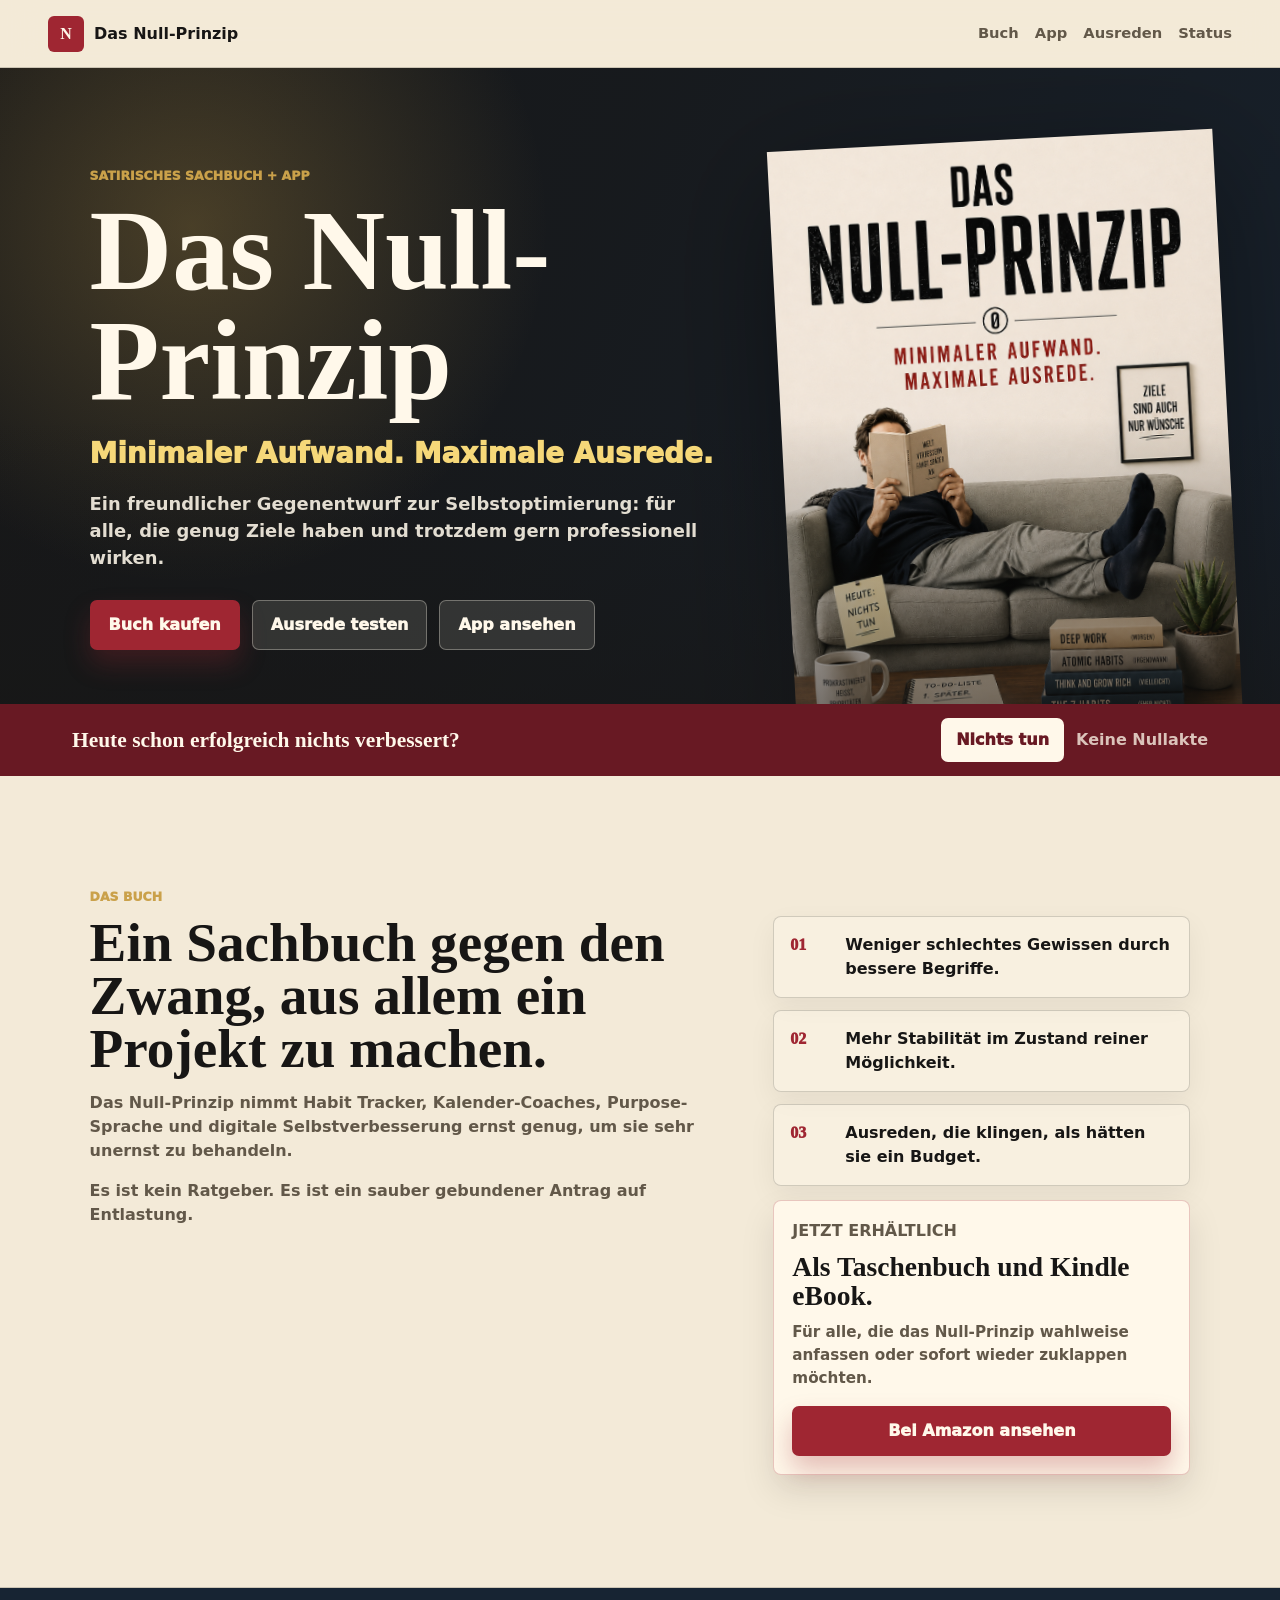
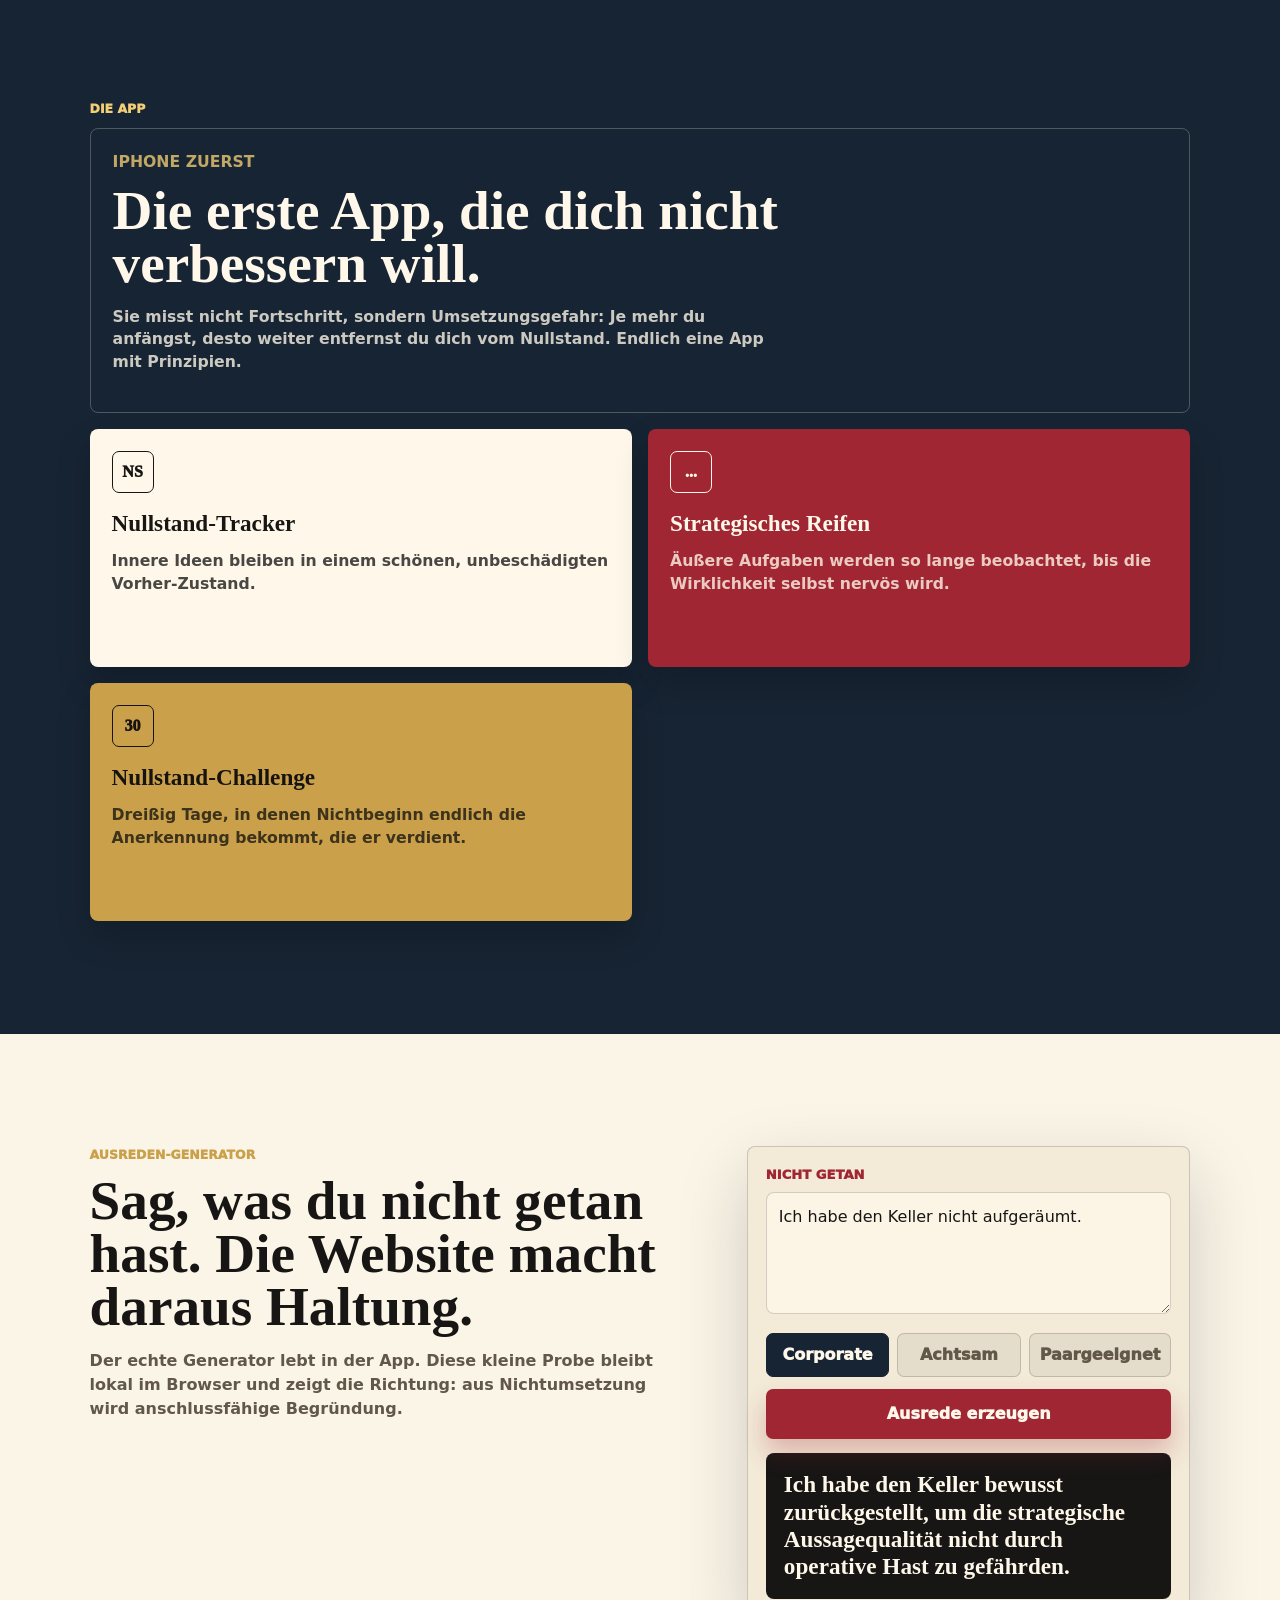
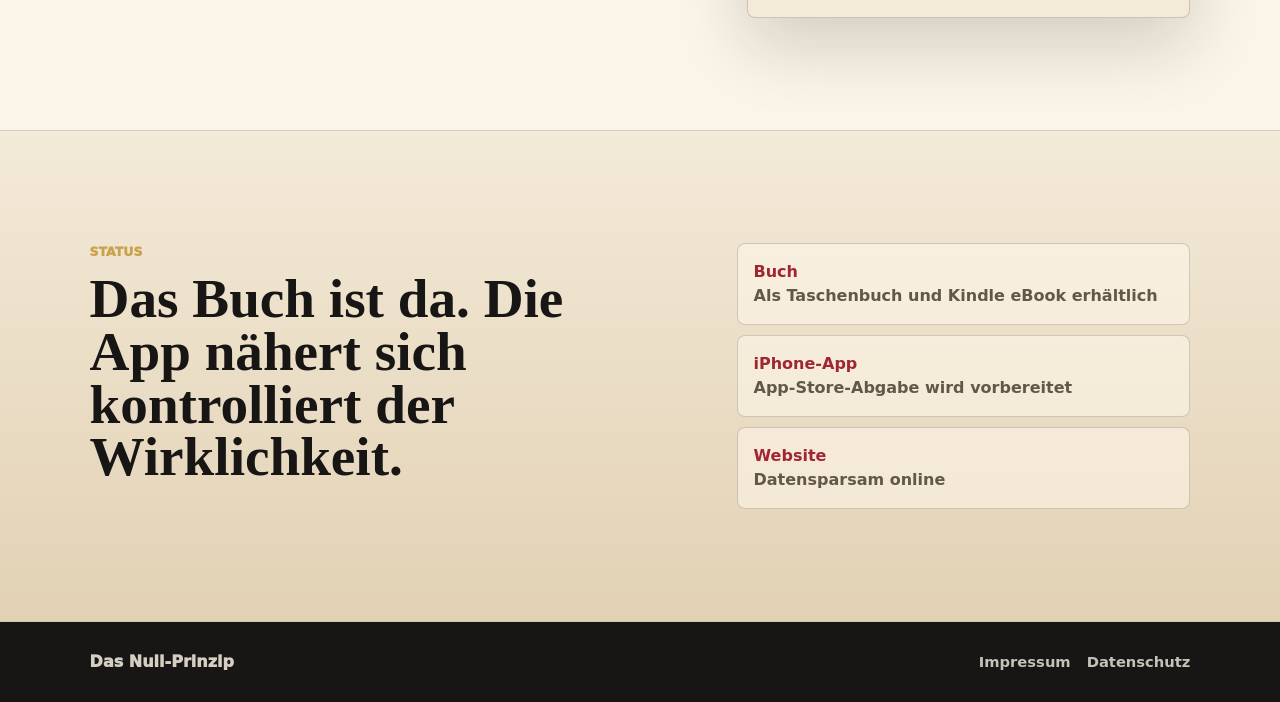
==== commit 8d222207: "Add book notice to app" ====
--- a/Website/index.html
+++ b/Website/index.html
@@ -81,8 +81,7 @@
             <h3>Als Taschenbuch und Kindle eBook.</h3>
             <p>Für alle, die das Null-Prinzip wahlweise anfassen oder sofort wieder zuklappen möchten.</p>
             <div class="buy-actions">
-              <a class="button primary" href="https://amzn.eu/d/0ehDytg2" target="_blank" rel="noopener noreferrer">Taschenbuch bei Amazon</a>
-              <a class="button outline" href="https://amzn.eu/d/0afEMIjr" target="_blank" rel="noopener noreferrer">Kindle eBook bei Amazon</a>
+              <a class="button primary" href="https://amzn.eu/d/0hSwoYr5" target="_blank" rel="noopener noreferrer">Bei Amazon ansehen</a>
             </div>
           </div>
         </div>
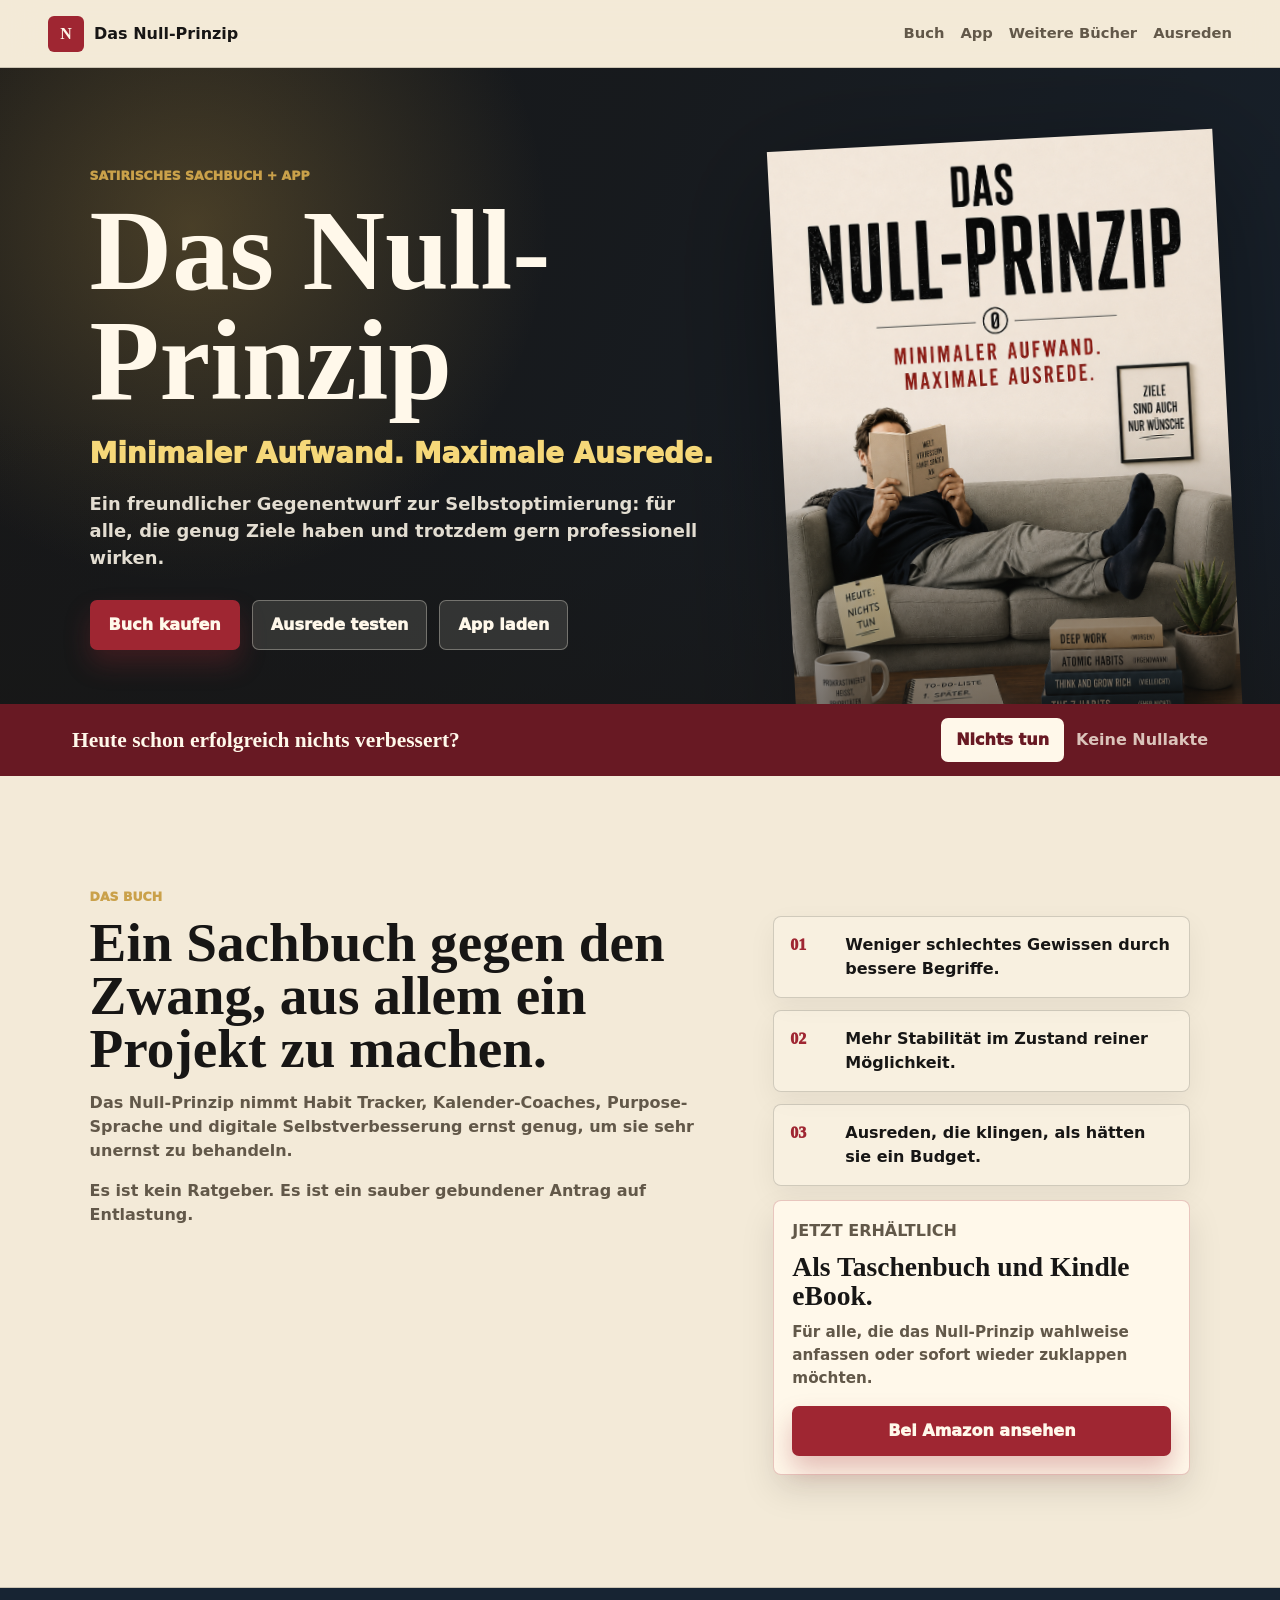
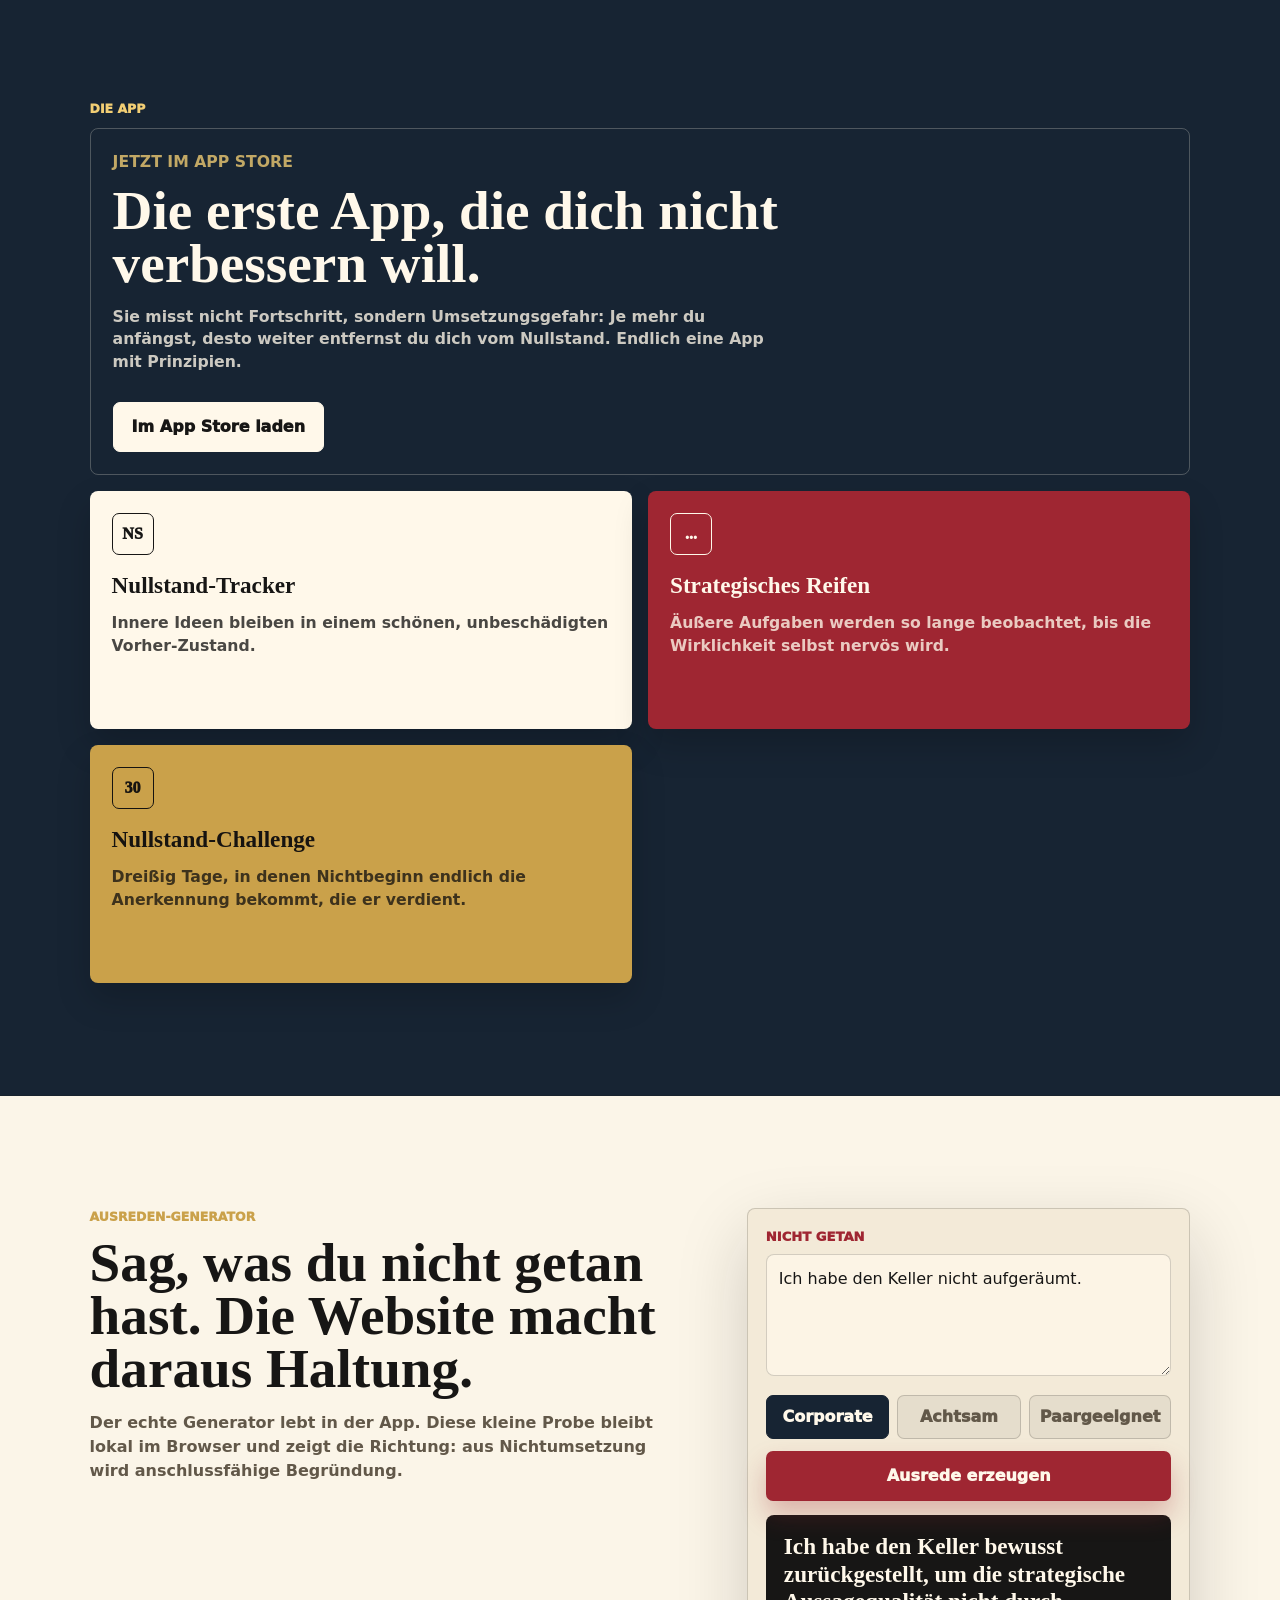
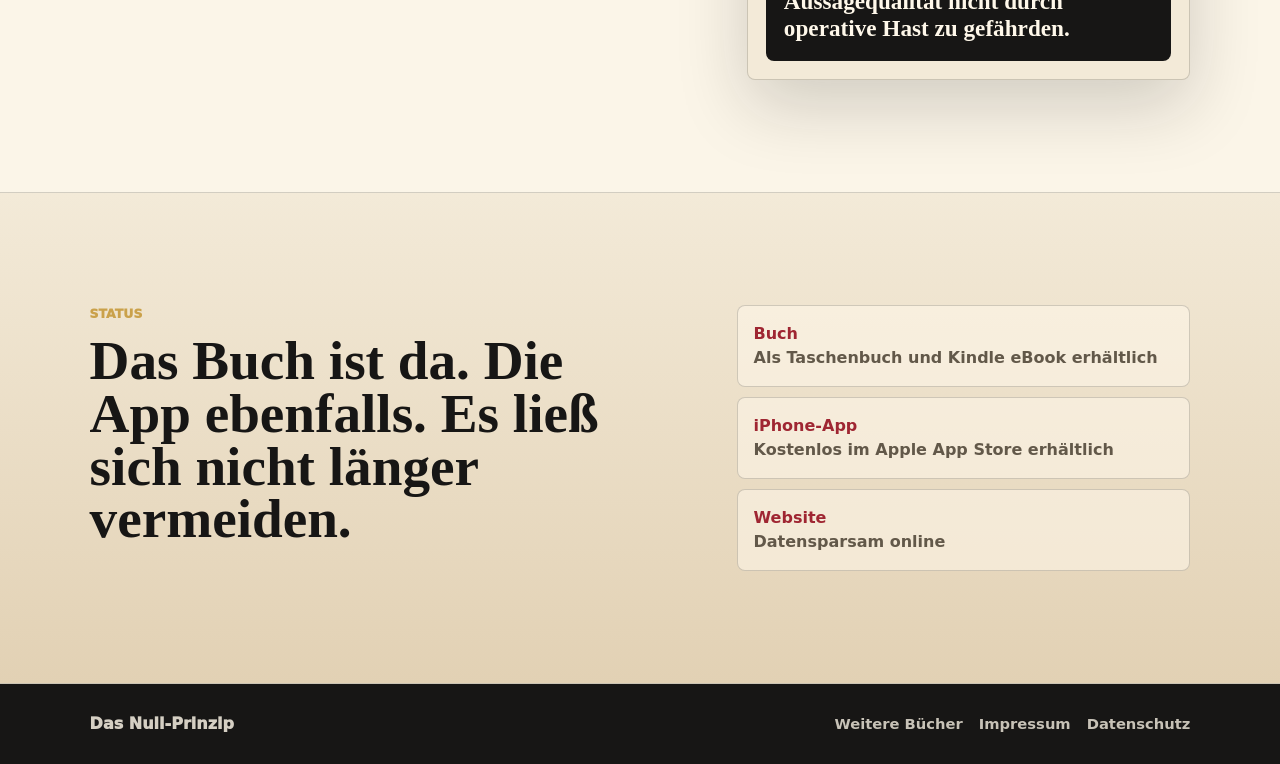
==== commit 99e72343: "Publish app and add author books page" ====
--- a/Website/index.html
+++ b/Website/index.html
@@ -34,8 +34,8 @@
     <nav>
       <a href="#buch">Buch</a>
       <a href="#app">App</a>
+      <a href="buecher.html">Weitere Bücher</a>
       <a href="#ausreden">Ausreden</a>
-      <a href="#status">Status</a>
     </nav>
   </header>
 
@@ -51,7 +51,7 @@
         <div class="hero-actions" aria-label="Schnellzugriffe">
           <a class="button primary" href="#buch">Buch kaufen</a>
           <a class="button secondary" href="#ausreden">Ausrede testen</a>
-          <a class="button secondary" href="#app">App ansehen</a>
+          <a class="button secondary" href="https://apps.apple.com/de/app/das-null-prinzip/id6806416197" target="_blank" rel="noopener noreferrer">App laden</a>
         </div>
       </div>
     </section>
@@ -92,9 +92,10 @@
       <div class="section-kicker">Die App</div>
       <div class="app-grid">
         <article class="app-panel lead-panel">
-          <p class="mini-label">iPhone zuerst</p>
+          <p class="mini-label">Jetzt im App Store</p>
           <h2 id="app-title">Die erste App, die dich nicht verbessern will.</h2>
           <p>Sie misst nicht Fortschritt, sondern Umsetzungsgefahr: Je mehr du anfängst, desto weiter entfernst du dich vom Nullstand. Endlich eine App mit Prinzipien.</p>
+          <a class="button app-store-button" href="https://apps.apple.com/de/app/das-null-prinzip/id6806416197" target="_blank" rel="noopener noreferrer" aria-label="Das Null-Prinzip im Apple App Store laden">Im App Store laden</a>
         </article>
         <article class="app-panel dark">
           <span class="panel-icon">NS</span>
@@ -139,7 +140,7 @@
     <section id="status" class="section status-section" aria-labelledby="status-title">
       <div>
         <div class="section-kicker">Status</div>
-        <h2 id="status-title">Das Buch ist da. Die App nähert sich kontrolliert der Wirklichkeit.</h2>
+        <h2 id="status-title">Das Buch ist da. Die App ebenfalls. Es ließ sich nicht länger vermeiden.</h2>
       </div>
       <div class="status-board">
         <div>
@@ -148,7 +149,7 @@
         </div>
         <div>
           <strong>iPhone-App</strong>
-          <span>App-Store-Abgabe wird vorbereitet</span>
+          <span>Kostenlos im Apple App Store erhältlich</span>
         </div>
         <div>
           <strong>Website</strong>
@@ -161,6 +162,7 @@
   <footer class="site-footer">
     <p>Das Null-Prinzip</p>
     <nav aria-label="Footer">
+      <a href="buecher.html">Weitere Bücher</a>
       <a href="impressum.html">Impressum</a>
       <a href="datenschutz.html">Datenschutz</a>
     </nav>
--- a/Website/styles.css
+++ b/Website/styles.css
@@ -221,6 +221,13 @@
   border-color: rgba(255, 248, 234, 0.32);
 }
 
+.app-store-button {
+  margin-top: 12px;
+  color: var(--ink);
+  background: #fff8ea;
+  border-color: #fff8ea;
+}
+
 .button.wide {
   width: 100%;
 }
@@ -539,6 +546,123 @@
   color: rgba(255, 248, 234, 0.76);
 }
 
+.books-hero {
+  display: flex;
+  align-items: end;
+  justify-content: space-between;
+  gap: 36px;
+  min-height: 430px;
+  padding: clamp(74px, 10vw, 128px) clamp(18px, 7vw, 92px) clamp(54px, 7vw, 86px);
+  color: #fff8ea;
+  background:
+    linear-gradient(120deg, rgba(23, 36, 51, 0.97), rgba(23, 36, 51, 0.78)),
+    url("assets/book-cover.png") center 38% / cover;
+}
+
+.books-hero > div {
+  max-width: 820px;
+}
+
+.books-hero h1 {
+  margin: 0;
+  font-family: Georgia, "Times New Roman", serif;
+  font-size: 5.4rem;
+  line-height: 0.96;
+}
+
+.books-hero p:not(.eyebrow) {
+  max-width: 700px;
+  margin: 22px 0 0;
+  color: rgba(255, 248, 234, 0.8);
+  font-size: 1.08rem;
+  font-weight: 650;
+}
+
+.books-hero > .button {
+  flex: 0 0 auto;
+}
+
+.books-section {
+  padding: clamp(56px, 8vw, 96px) clamp(18px, 7vw, 92px);
+}
+
+.books-grid {
+  display: grid;
+  grid-template-columns: repeat(2, minmax(0, 1fr));
+  gap: 20px;
+  max-width: 1420px;
+  margin: 0 auto;
+}
+
+.book-card {
+  display: grid;
+  grid-template-columns: 176px minmax(0, 1fr);
+  min-height: 292px;
+  overflow: hidden;
+  background: #fff8ea;
+  border: 1px solid var(--rule);
+  border-radius: 8px;
+  box-shadow: 0 14px 32px rgba(23, 22, 21, 0.09);
+}
+
+.book-card img {
+  width: 100%;
+  height: 100%;
+  min-height: 292px;
+  object-fit: cover;
+  object-position: center;
+  background: var(--paper-deep);
+}
+
+.book-card-copy {
+  display: flex;
+  flex-direction: column;
+  align-items: flex-start;
+  padding: 24px;
+}
+
+.book-genre {
+  margin: 0 0 8px;
+  color: var(--red);
+  font-size: 0.74rem;
+  font-weight: 950;
+  text-transform: uppercase;
+}
+
+.book-card h2 {
+  margin: 0;
+  font-family: Georgia, "Times New Roman", serif;
+  font-size: 1.78rem;
+  line-height: 1.02;
+}
+
+.book-card-copy > p:not(.book-genre) {
+  margin: 14px 0 22px;
+  color: var(--muted);
+  font-size: 0.94rem;
+  font-weight: 650;
+}
+
+.book-link {
+  margin-top: auto;
+  color: var(--red-dark);
+  font-size: 0.9rem;
+  font-weight: 950;
+  text-decoration: none;
+}
+
+.book-link:hover {
+  color: var(--red);
+}
+
+.external-note {
+  max-width: 1420px;
+  margin: 24px auto 0;
+  color: var(--muted);
+  font-size: 0.82rem;
+  font-weight: 650;
+}
+
 .legal-page {
   min-height: 100svh;
   padding: clamp(80px, 10vw, 130px) clamp(18px, 7vw, 92px);
@@ -631,6 +755,14 @@
   .legal-page h1 {
     font-size: 2.85rem;
   }
+
+  .books-hero h1 {
+    font-size: 4.2rem;
+  }
+
+  .books-grid {
+    grid-template-columns: 1fr;
+  }
 }
 
 @media (max-width: 920px) {
@@ -720,6 +852,32 @@
     flex-direction: column;
   }
 
+  .books-hero {
+    align-items: flex-start;
+    flex-direction: column;
+    min-height: 0;
+  }
+
+  .books-hero h1 {
+    font-size: 3rem;
+  }
+
+  .book-card {
+    grid-template-columns: 112px minmax(0, 1fr);
+  }
+
+  .book-card img {
+    min-height: 100%;
+  }
+
+  .book-card-copy {
+    padding: 18px;
+  }
+
+  .book-card h2 {
+    font-size: 1.42rem;
+  }
+
   .legal-list div {
     grid-template-columns: 1fr;
     gap: 4px;
